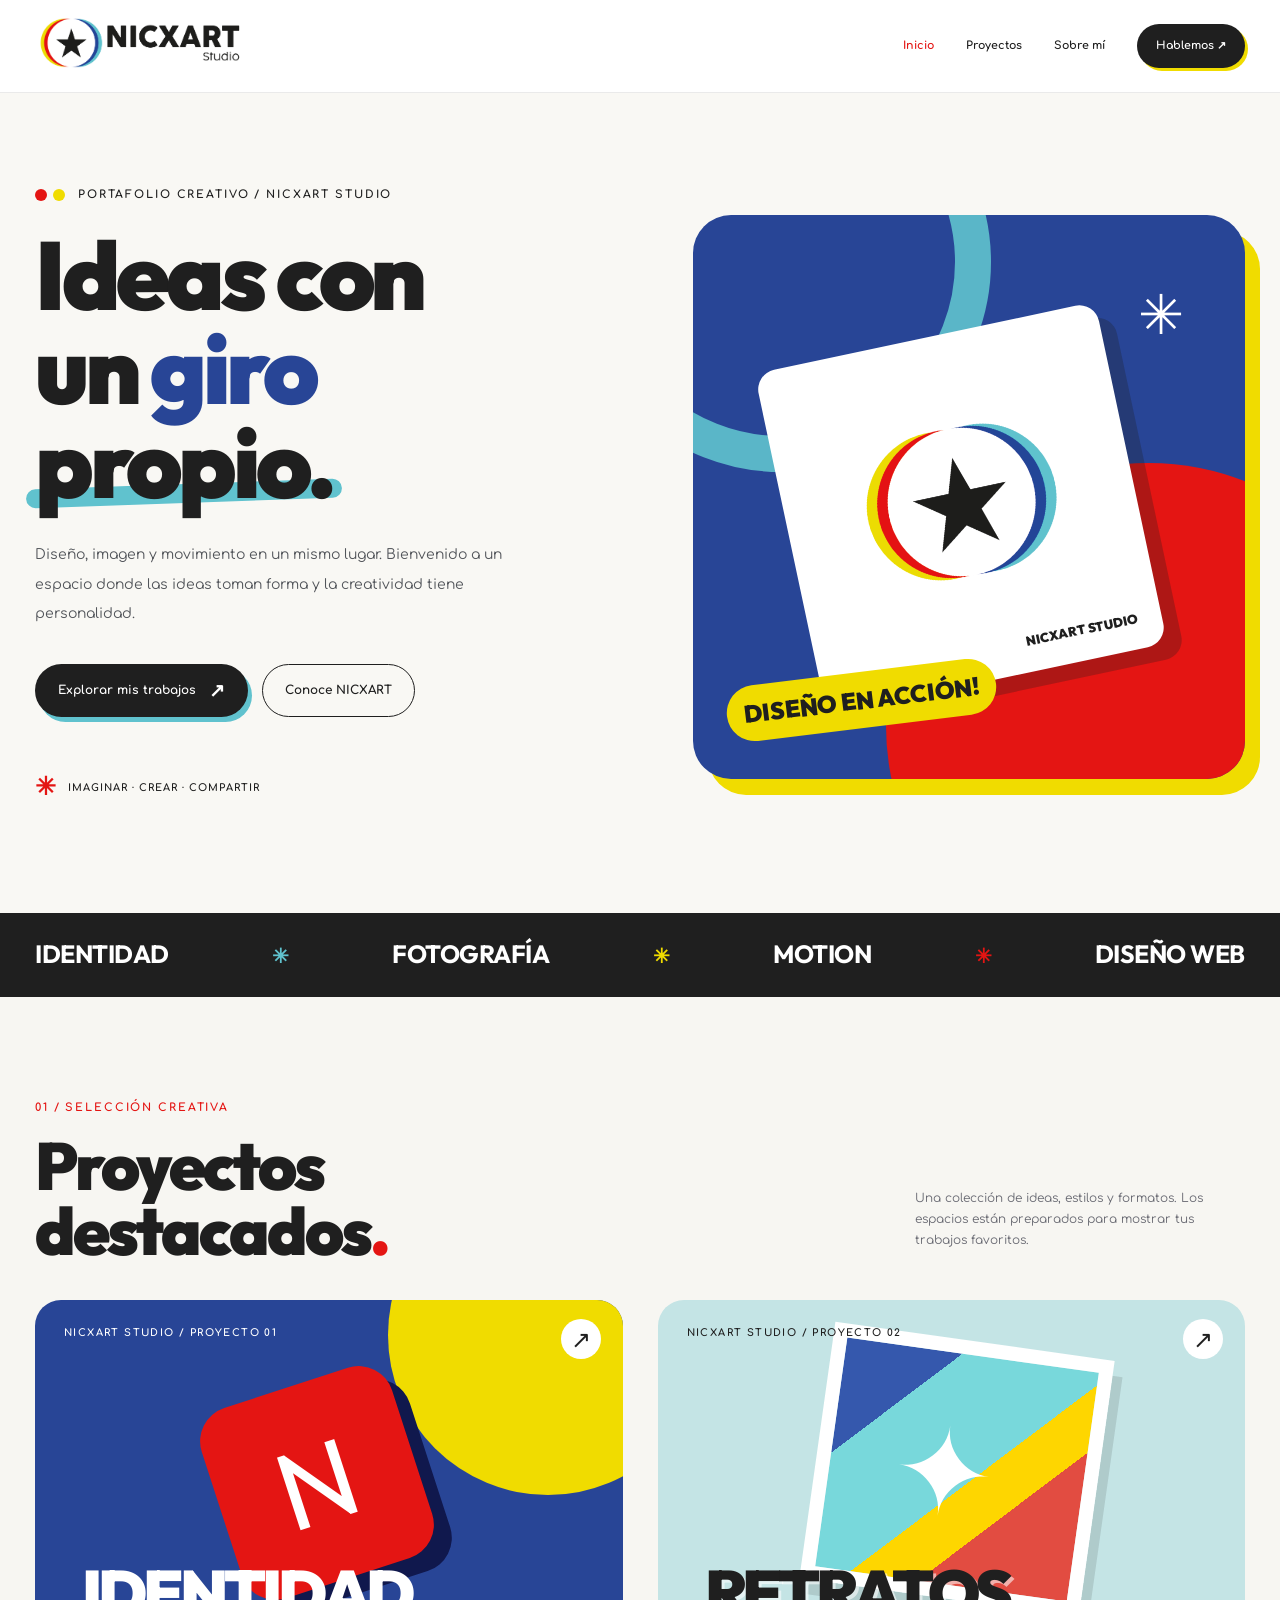
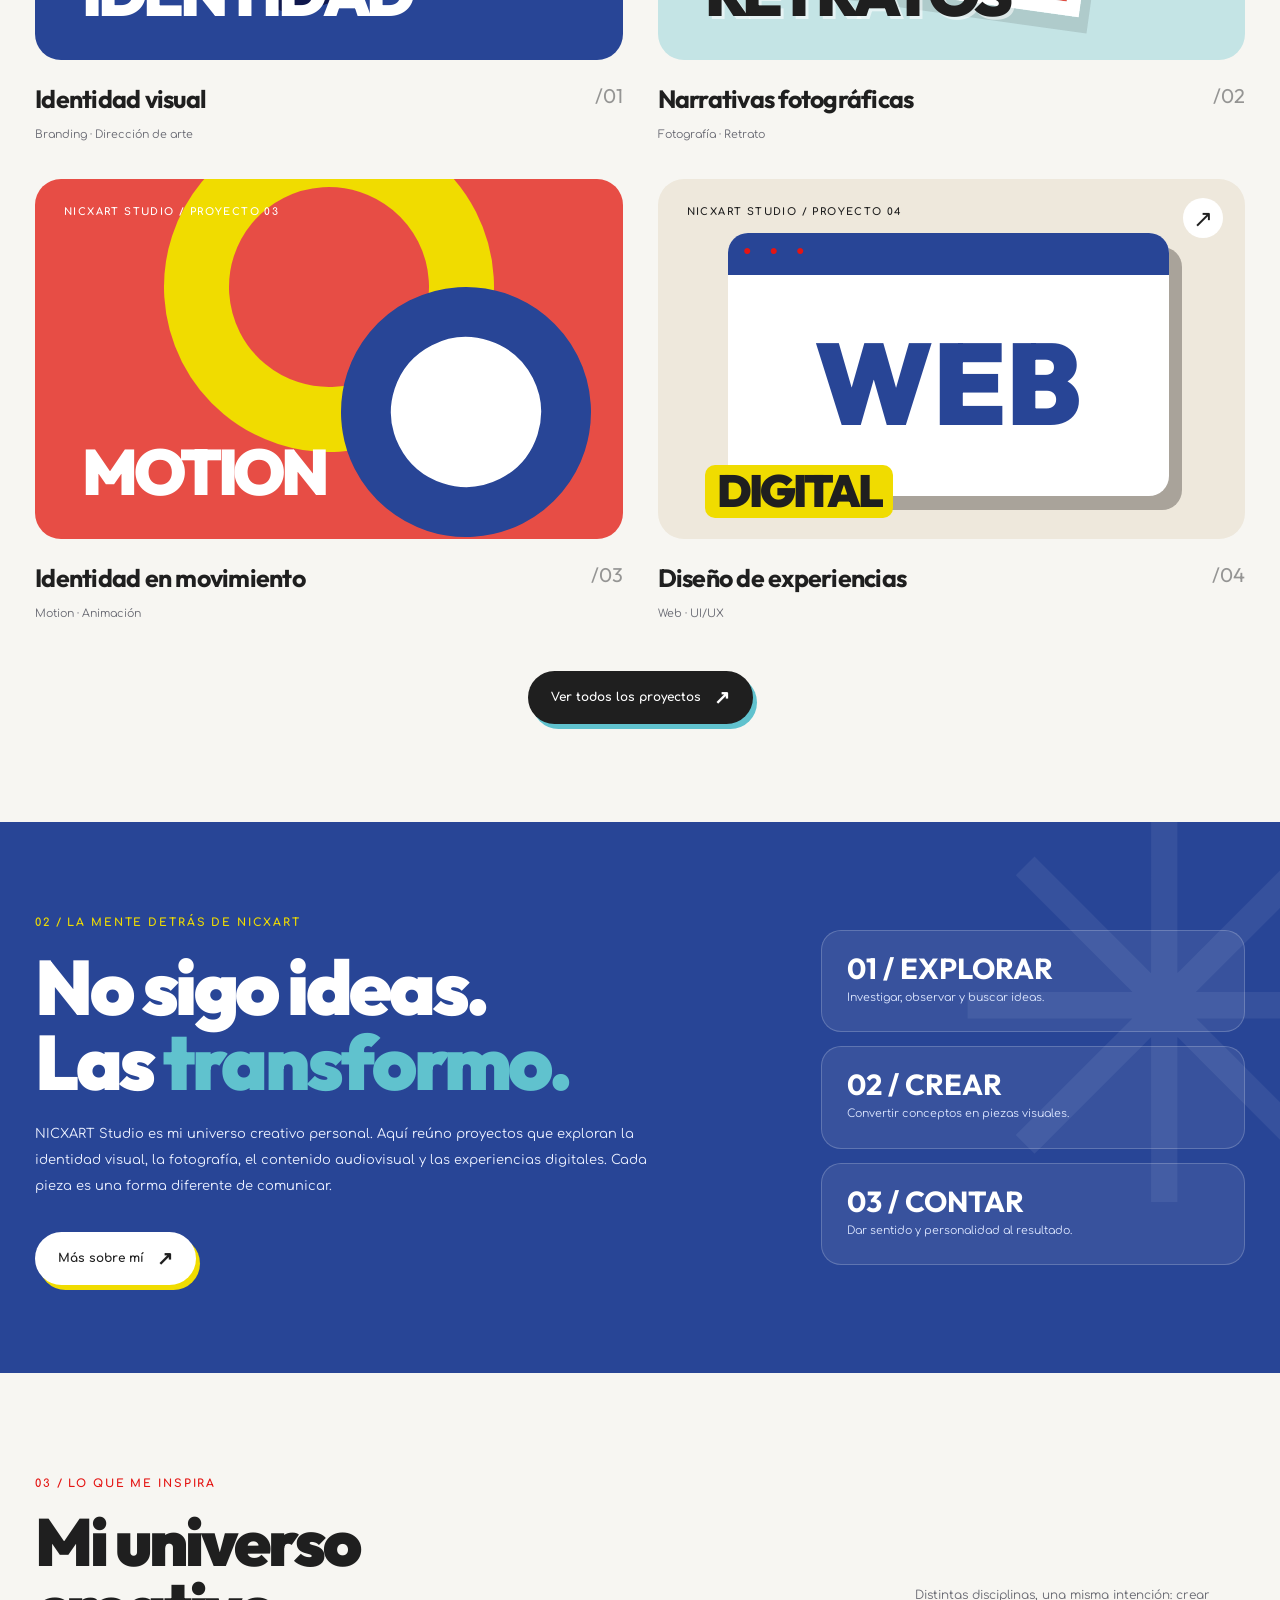
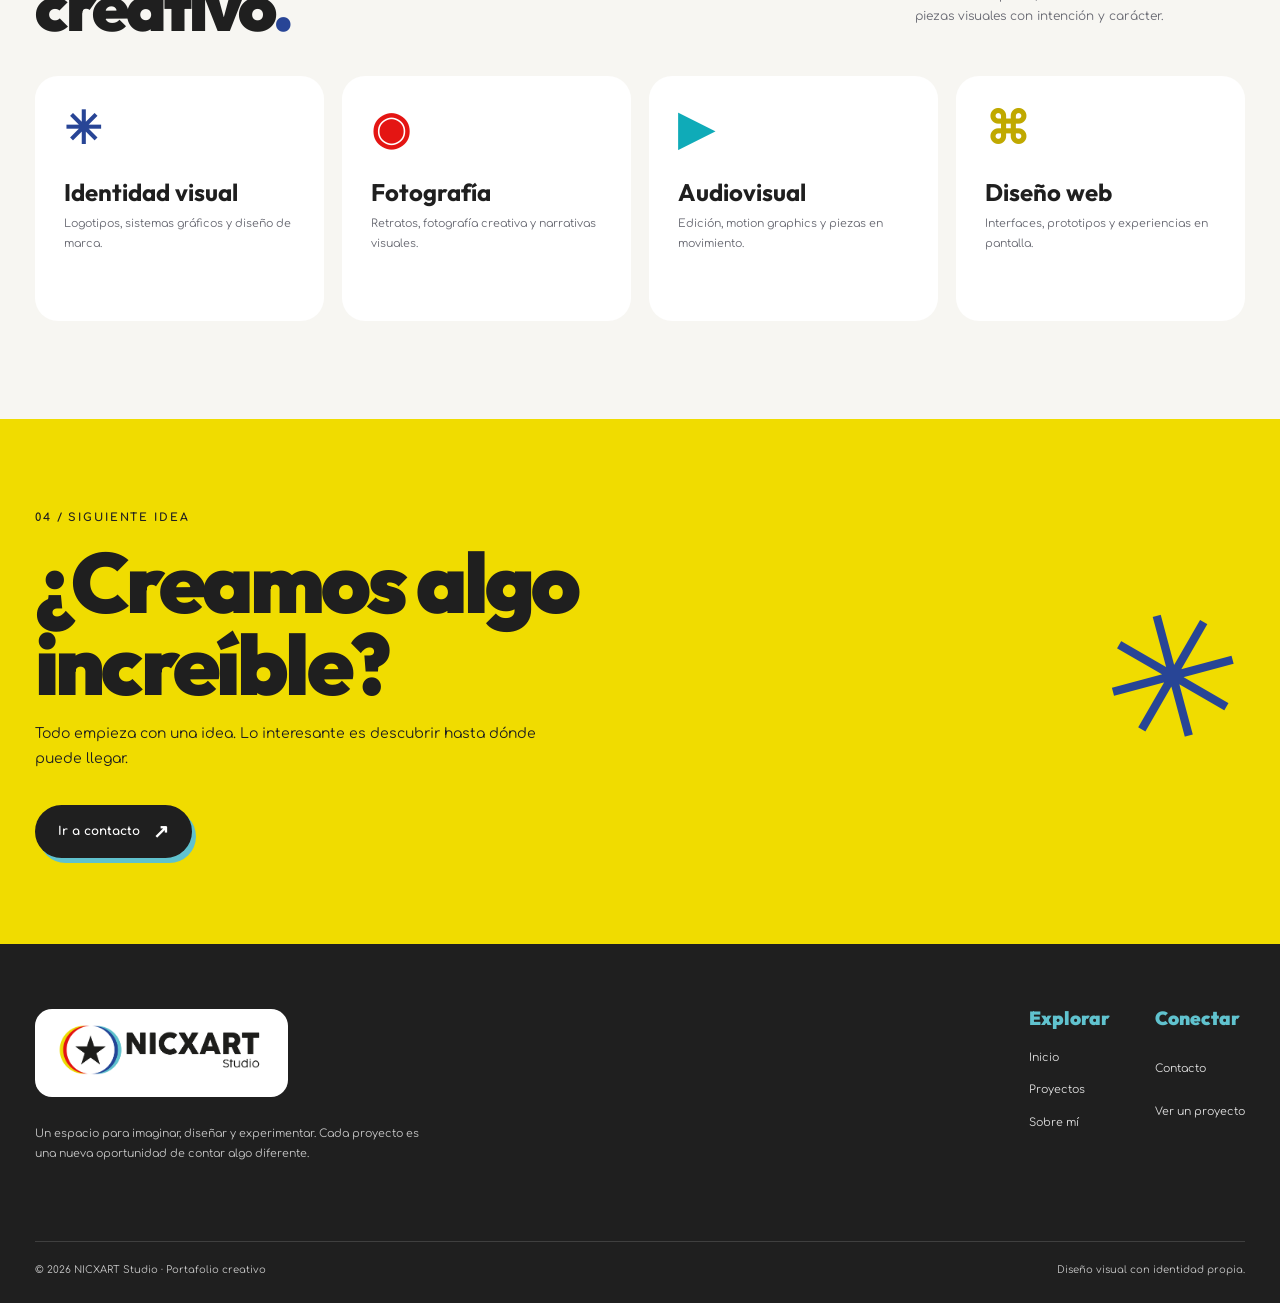
==== index.html @ debc96df "Publicar portafolio NICXART Studio con HTML, CSS e imágenes" ====
<!DOCTYPE html>
<html lang="es">
<head>
    <meta charset="UTF-8">
    <meta name="viewport" content="width=device-width, initial-scale=1.0">
    <meta name="description" content="NICXART Studio: portafolio personal de diseño, fotografía, audiovisual y web.">
    <meta name="theme-color" content="#284596">
    <title>Inicio | NICXART Studio</title>
    <link rel="icon" href="imagenes/favicon.png" type="image/png">
    <link rel="stylesheet" href="css/estilos.css">
</head>
<body>
<a class="skip" href="#contenido">Saltar al contenido</a>
<header class="site-header">
    <div class="container header-inner">
        <a class="brand" href="index.html" aria-label="NICXART Studio, ir a Inicio">
            <img src="imagenes/nicxart-logo-original.png" alt="NICXART Studio">
        </a>
        <nav class="main-nav" aria-label="Navegación principal">
                <a href="index.html" class="active">Inicio</a>
                <a href="proyectos.html" class="">Proyectos</a>
                <a href="sobre-mi.html" class="">Sobre mí</a>
            <a href="contacto.html" class="header-cta">Hablemos <span aria-hidden="true">↗</span></a>
        </nav>
        <details class="mobile-nav">
            <summary>Menú ☰</summary>
            <div class="mobile-links">
                    <a href="index.html">Inicio</a>
                    <a href="proyectos.html">Proyectos</a>
                    <a href="sobre-mi.html">Sobre mí</a>
                    <a href="contacto.html">Contacto</a>
            </div>
        </details>
    </div>
</header>
<main id="contenido">
<section class="hero">
    <div class="container hero-layout">
        <div>
            <div class="hero-kicker eyebrow"><span class="hero-dot"></span> Portafolio creativo / NICXART Studio</div>
            <h1 class="display">Ideas con<br>un <span class="accent">giro</span><br><span class="swash">propio.</span></h1>
            <p class="hero-description">Diseño, imagen y movimiento en un mismo lugar. Bienvenido a un espacio donde las ideas toman forma y la creatividad tiene personalidad.</p>
            <div class="hero-actions">
                <a href="proyectos.html" class="btn btn-dark">Explorar mis trabajos <span class="arrow" aria-hidden="true">↗</span></a>
                <a href="sobre-mi.html" class="btn btn-outline">Conoce NICXART</a>
            </div>
            <div class="hero-caption"><span class="spin-star">✳</span> IMAGINAR · CREAR · COMPARTIR</div>
        </div>
        <div class="hero-stage" aria-label="Composición gráfica con la estrella del logotipo NICXART">
            <span class="stage-spark" aria-hidden="true">✳</span>
            <div class="stage-paper">
                <img class="stage-symbol" src="imagenes/nicxart-simbolo.png" alt="Símbolo estrella NICXART">
                <span class="stage-tiny">NICXART STUDIO</span>
            </div>
            <span class="stage-tag">DISEÑO EN ACCIÓN!</span>
        </div>
    </div>
</section>
<div class="skills-band">
    <div class="container skills-band-inner">
        <span>IDENTIDAD</span><span class="star-mini">✳</span>
        <span>FOTOGRAFÍA</span><span class="star-mini">✳</span>
        <span>MOTION</span><span class="star-mini">✳</span>
        <span>DISEÑO WEB</span>
    </div>
</div>
<section class="section" id="trabajos">
    <div class="container">
        <div class="section-header">
            <div><span class="eyebrow">01 / Selección creativa</span><h2 class="display">Proyectos<br>destacados<span style="color:var(--red)">.</span></h2></div>
            <p class="section-aside">Una colección de ideas, estilos y formatos. Los espacios están preparados para mostrar tus trabajos favoritos.</p>
        </div>
        <div class="projects-grid">
            <article class="project-card category-marca">
    <a class="project-art art-brand" href="proyecto-plantilla.html" aria-label="Ver detalle de Identidad visual">
        <span class="art-micro">NICXART STUDIO / PROYECTO 01</span>
        <span class='stamp' aria-hidden='true'>N</span>
        <span class="art-label">IDENTIDAD</span>
    </a>
    <div class="project-meta">
        <div>
            <h3><a href="proyecto-plantilla.html">Identidad visual</a></h3>
            <p>Branding · Dirección de arte</p>
        </div>
        <span class="project-number">/01</span>
    </div>
</article>
<article class="project-card category-foto">
    <a class="project-art art-photo" href="proyecto-plantilla.html" aria-label="Ver detalle de Narrativas fotográficas">
        <span class="art-micro">NICXART STUDIO / PROYECTO 02</span>
        <span class='frame' aria-hidden='true'></span>
        <span class="art-label">RETRATOS</span>
    </a>
    <div class="project-meta">
        <div>
            <h3><a href="proyecto-plantilla.html">Narrativas fotográficas</a></h3>
            <p>Fotografía · Retrato</p>
        </div>
        <span class="project-number">/02</span>
    </div>
</article>
<article class="project-card category-motion">
    <a class="project-art art-motion" href="proyecto-plantilla.html" aria-label="Ver detalle de Identidad en movimiento">
        <span class="art-micro">NICXART STUDIO / PROYECTO 03</span>

        <span class="art-label">MOTION</span>
    </a>
    <div class="project-meta">
        <div>
            <h3><a href="proyecto-plantilla.html">Identidad en movimiento</a></h3>
            <p>Motion · Animación</p>
        </div>
        <span class="project-number">/03</span>
    </div>
</article>
<article class="project-card category-web">
    <a class="project-art art-web" href="proyecto-plantilla.html" aria-label="Ver detalle de Diseño de experiencias">
        <span class="art-micro">NICXART STUDIO / PROYECTO 04</span>
        <span class='browser-art' aria-hidden='true'></span>
        <span class="art-label">DIGITAL</span>
    </a>
    <div class="project-meta">
        <div>
            <h3><a href="proyecto-plantilla.html">Diseño de experiencias</a></h3>
            <p>Web · UI/UX</p>
        </div>
        <span class="project-number">/04</span>
    </div>
</article>
        </div>
        <div style="text-align:center;margin-top:48px">
            <a href="proyectos.html" class="btn btn-dark">Ver todos los proyectos <span class="arrow" aria-hidden="true">↗</span></a>
        </div>
    </div>
</section>
<section class="about-strip">
    <div class="container about-grid">
        <div>
            <span class="eyebrow" style="color:var(--yellow)">02 / La mente detrás de NICXART</span>
            <h2 class="display">No sigo ideas.<br>Las <span style="color:var(--cyan)">transformo.</span></h2>
            <p>NICXART Studio es mi universo creativo personal. Aquí reúno proyectos que exploran la identidad visual, la fotografía, el contenido audiovisual y las experiencias digitales. Cada pieza es una forma diferente de comunicar.</p>
            <a href="sobre-mi.html" class="btn btn-white" style="margin-top:20px">Más sobre mí <span class="arrow" aria-hidden="true">↗</span></a>
        </div>
        <div class="about-stats">
            <div class="stat"><strong>01 / EXPLORAR</strong><small>Investigar, observar y buscar ideas.</small></div>
            <div class="stat"><strong>02 / CREAR</strong><small>Convertir conceptos en piezas visuales.</small></div>
            <div class="stat"><strong>03 / CONTAR</strong><small>Dar sentido y personalidad al resultado.</small></div>
        </div>
    </div>
</section>
<section class="section">
    <div class="container">
        <div class="section-header">
            <div><span class="eyebrow">03 / Lo que me inspira</span><h2 class="display">Mi universo<br>creativo<span style="color:var(--blue)">.</span></h2></div>
            <p class="section-aside">Distintas disciplinas, una misma intención: crear piezas visuales con intención y carácter.</p>
        </div>
        <div class="services">
            <article class="service-card"><span class="service-icon">✳</span><h3>Identidad visual</h3><p>Logotipos, sistemas gráficos y diseño de marca.</p></article>
            <article class="service-card"><span class="service-icon">◉</span><h3>Fotografía</h3><p>Retratos, fotografía creativa y narrativas visuales.</p></article>
            <article class="service-card"><span class="service-icon">▶</span><h3>Audiovisual</h3><p>Edición, motion graphics y piezas en movimiento.</p></article>
            <article class="service-card"><span class="service-icon">⌘</span><h3>Diseño web</h3><p>Interfaces, prototipos y experiencias en pantalla.</p></article>
        </div>
    </div>
</section>
<section class="end-cta">
    <div class="container end-cta-inner">
        <div>
            <span class="eyebrow">04 / Siguiente idea</span>
            <h2 class="display">¿Creamos algo<br>increíble?</h2>
            <p>Todo empieza con una idea. Lo interesante es descubrir hasta dónde puede llegar.</p>
            <a href="contacto.html" class="btn btn-dark" style="margin-top:20px">Ir a contacto <span class="arrow" aria-hidden="true">↗</span></a>
        </div>
        <span class="badge-star" aria-hidden="true">✳</span>
    </div>
</section>
</main>
<footer class="footer">
    <div class="container">
        <div class="footer-top">
            <div>
                <a href="index.html" class="footer-logo" aria-label="NICXART inicio">
                    <img src="imagenes/nicxart-logo-original.png" alt="NICXART Studio">
                </a>
                <p>Un espacio para imaginar, diseñar y experimentar. Cada proyecto es una nueva oportunidad de contar algo diferente.</p>
            </div>
            <div class="footer-links">
                <div>
                    <b>Explorar</b>
                    <a href="index.html">Inicio</a>
                    <a href="proyectos.html">Proyectos</a>
                    <a href="sobre-mi.html">Sobre mí</a>
                </div>
                <div>
                    <b>Conectar</b>
                    <a href="contacto.html">Contacto</a>
                    <a href="proyecto-plantilla.html">Ver un proyecto</a>
                </div>
            </div>
        </div>
        <div class="footer-bottom">
            <span>© 2026 NICXART Studio · Portafolio creativo</span>
            <span>Diseño visual con identidad propia.</span>
        </div>
    </div>
</footer>
</body>
</html>
---- css/estilos.css ----
/* NICXART STUDIO — PORTAFOLIO PERSONAL
   Solo HTML + CSS. Edita colores y estilos en :root.
   Tipografías indicadas en el archivo AI: Comfortaa / Coolvetica.
   Coolvetica se usa si está instalada; si no, hay alternativas legibles.
*/
@import url('https://fonts.googleapis.com/css2?family=Comfortaa:wght@400;500;600;700&family=Outfit:wght@400;500;600;700;800;900&display=swap');

:root {
    --blue: #284596;
    --cyan: #60c2ce;
    --red: #e41513;
    --yellow: #f0dc00;
    --ink: #1f1f1f;
    --white: #ffffff;
    --cream: #f7f6f2;
    --pale: #eef6f6;
    --muted: #686972;
    --line: #dddeda;
    --display: 'Coolvetica', 'Outfit', 'Arial Black', Arial, sans-serif;
    --body: 'Comfortaa', 'Trebuchet MS', Arial, sans-serif;
    --width: 1210px;
    --radius: 28px;
}

*, *::before, *::after { box-sizing: border-box; }
html { scroll-behavior: smooth; }
body { margin: 0; background: var(--cream); color: var(--ink); font-family: var(--body); font-size: 14px; line-height: 1.75; }
img { max-width: 100%; display: block; }
a { color: inherit; text-decoration: none; }
button, input { font: inherit; }
button, a { -webkit-tap-highlight-color: transparent; }
::selection { background: var(--yellow); color: var(--ink); }
:focus-visible { outline: 3px solid var(--red); outline-offset: 4px; }
.container { width: min(var(--width), calc(100% - 64px)); margin: 0 auto; }
.display { font-family: var(--display); font-weight: 900; letter-spacing: -0.045em; line-height: 0.98; }
.eyebrow { font-size: 11px; letter-spacing: 0.17em; text-transform: uppercase; font-weight: 700; }
.muted { color: var(--muted); }
.small { font-size: 12px; }
.skip { position: absolute; z-index: 300; top: -100px; left: 20px; background: #fff; padding: 12px; }
.skip:focus { top: 14px; }

/* ENCABEZADO */
.site-header { position: sticky; top: 0; z-index: 100; background: rgba(255,255,255,.96); backdrop-filter: blur(15px); border-bottom: 1px solid rgba(31,31,31,.09); }
.header-inner { display: flex; align-items: center; justify-content: space-between; gap: 24px; min-height: 92px; }
.brand { flex: 0 0 auto; display: inline-flex; align-items: center; }
.brand img { width: 214px; height: auto; mix-blend-mode: multiply; }
.main-nav { display: flex; gap: 32px; align-items: center; }
.main-nav a { font-size: 11px; font-weight: 700; transition: color .2s; }
.main-nav a:hover, .main-nav a.active { color: var(--red); }
.header-cta { border-radius: 100px; padding: 12px 19px; background: var(--ink); color: white !important; font-size: 11px !important; box-shadow: 3px 3px 0 var(--yellow); transition: transform .2s, box-shadow .2s; }
.header-cta:hover { transform: translate(-2px,-2px); box-shadow: 5px 5px 0 var(--cyan); }
.mobile-nav { display: none; position: relative; }
.mobile-nav summary { padding: 8px 13px; background: var(--ink); color: white; border-radius: 12px; cursor: pointer; list-style: none; }
.mobile-nav summary::-webkit-details-marker { display: none; }
.mobile-links { position: absolute; right: 0; top: 48px; width: 235px; display: flex; flex-direction: column; gap: 0; background: #fff; border-radius: 17px; padding: 9px; box-shadow: 0 16px 38px #0003; }
.mobile-links a { padding: 12px 15px; border-radius: 9px; font-size: 12px; font-weight: 700; }
.mobile-links a:hover { background: var(--pale); }

/* BOTONES */
.btn { display: inline-flex; align-items: center; justify-content: center; gap: 13px; border: 1px solid transparent; padding: 15px 22px; min-height: 50px; border-radius: 100px; font-size: 12px; font-weight: 700; transition: transform .25s, background .25s, box-shadow .25s; }
.btn:hover { transform: translateY(-3px); }
.btn-dark { background: var(--ink); color: white; box-shadow: 4px 5px 0 var(--cyan); }
.btn-dark:hover { box-shadow: 5px 8px 0 var(--yellow); }
.btn-outline { background: transparent; border-color: var(--ink); }
.btn-outline:hover { background: white; }
.btn-white { background: white; color: var(--ink); box-shadow: 4px 5px 0 var(--yellow); }
.arrow { font-family: Arial, sans-serif; font-size: 19px; line-height: 1; }

/* PORTADA */
.hero { overflow: hidden; background: #f9f8f4; }
.hero-layout { display: grid; grid-template-columns: 1fr 0.94fr; gap: 70px; align-items: center; padding: 92px 0 104px; min-height: 656px; }
.hero-kicker { display: flex; align-items: center; gap: 13px; margin-bottom: 24px; }
.hero-dot { width: 12px; height: 12px; background: var(--red); border-radius: 50%; box-shadow: 18px 0 0 var(--yellow); margin-right: 18px; }
.hero h1 { font-size: clamp(70px,7.5vw,112px); margin: 0 0 30px; }
.hero h1 .accent { color: var(--blue); }
.hero h1 .swash { position: relative; display: inline-block; z-index: 0; }
.hero h1 .swash::after { content: ''; background: var(--cyan); position: absolute; left: -3%; bottom: 7px; width: 106%; height: 19px; z-index: -1; border-radius: 100px; transform: rotate(-2deg); }
.hero-description { max-width: 500px; font-size: 14px; line-height: 2.1; color: #52555a; margin: 0 0 35px; }
.hero-actions { display: flex; gap: 14px; flex-wrap: wrap; }
.hero-caption { display: flex; align-items: center; gap: 11px; margin-top: 49px; font-size: 10px; font-weight: 700; letter-spacing: .10em; }
.hero-caption .spin-star { font-size: 25px; color: var(--red); }
.hero-stage { min-width: 0; aspect-ratio: 0.98; position: relative; isolation: isolate; background: var(--blue); border-radius: 38px; box-shadow: 15px 16px 0 var(--yellow); overflow: hidden; }
.hero-stage::before { content: ''; position: absolute; width: 76%; aspect-ratio: 1; border: 36px solid var(--cyan); border-radius: 50%; left: -22%; top: -29%; opacity: .9; }
.hero-stage::after { content: ''; position: absolute; right: -30%; bottom: -37%; width: 95%; aspect-ratio:1; border-radius:50%; background: var(--red); }
.stage-paper { position: absolute; z-index: 2; width: 63%; height: 62%; top: 21%; left: 17%; transform: rotate(-12deg); background: #fff; box-shadow: 15px 16px 0 #1f1f1f45; padding: 13%; display: grid; place-items: center; border-radius: 20px; animation: paperfloat 5s ease-in-out infinite; }
.stage-symbol { width: 100%; max-width: 260px; mix-blend-mode: multiply; }
.stage-tiny { position: absolute; color: var(--ink); font-weight: 900; font-family: var(--display); font-size: 13px; bottom: 20px; right: 24px; }
.stage-tag { z-index: 3; position: absolute; left: 6%; bottom: 9%; background: var(--yellow); color: var(--ink); font-family: var(--display); font-weight: 900; font-size: 24px; padding: 7px 17px; border-radius: 100px; transform: rotate(-7deg); }
.stage-spark { position: absolute; color: white; z-index: 4; font-size: 55px; font-family: var(--display); top: 9%; right: 11%; animation: blink 2.6s infinite ease-in-out; }
@keyframes paperfloat { 0%,100% { transform: translateY(0) rotate(-12deg); } 50% { transform: translateY(-12px) rotate(-10deg); } }
@keyframes blink { 50% { opacity: .5; transform: rotate(18deg) scale(.84); } }

/* CINTA DE ESPECIALIDADES */
.skills-band { background: var(--ink); color: white; overflow: hidden; }
.skills-band-inner { display: flex; align-items: center; justify-content: space-between; gap: 24px; padding: 20px 0; font-family: var(--display); font-size: clamp(15px,2.2vw,25px); font-weight: 700; letter-spacing: -.02em; }
.skills-band span:nth-child(2) { color: var(--cyan); }
.skills-band span:nth-child(4) { color: var(--yellow); }
.skills-band .star-mini { font-size: 20px; color: var(--red); }

/* SECCIONES */
.section { padding: 98px 0; }
.section-header { display: flex; justify-content: space-between; align-items: end; gap: 28px; margin-bottom: 37px; }
.section-header h2 { font-size: clamp(44px,5.2vw,74px); margin: 13px 0 0; }
.section-header .section-aside { max-width: 330px; font-size: 12px; color: var(--muted); }
.section-header .eyebrow { color: var(--red); }

/* PROYECTOS — PORTADAS SUSTITUIBLES */
.projects-grid { display: grid; grid-template-columns: repeat(2,minmax(0,1fr)); gap: 35px; }
.project-card { min-width: 0; }
.project-art { position: relative; height: 360px; overflow: hidden; border-radius: 26px; display: block; transition: transform .35s, box-shadow .35s; isolation: isolate; }
.project-art:hover { transform: translateY(-7px); box-shadow: 0 20px 35px #1112; }
.project-art::after { content: '↗'; position: absolute; right: 22px; top: 19px; z-index: 8; font-family: Arial,sans-serif; width: 40px; height: 40px; border-radius: 50%; display: grid; place-items:center; color: var(--ink); background: #fff; font-size: 24px; }
.project-art .art-label { position: absolute; z-index: 4; left: 8%; bottom: 10%; font-family: var(--display); font-size: clamp(42px,5vw,73px); line-height: .95; font-weight: 900; letter-spacing: -.065em; }
.project-art .art-micro { position:absolute; top: 24px; left: 29px; z-index: 4; font-size: 10px; font-weight: 700; letter-spacing: .14em; text-transform: uppercase; }
.project-meta { display: flex; align-items: start; justify-content: space-between; gap: 12px; padding-top: 18px; }
.project-meta h3 { font-family: var(--display); letter-spacing: -.03em; font-size: 25px; margin: 0 0 3px; }
.project-meta p { margin: 0; font-size: 11px; color: var(--muted); }
.project-number { font-family: var(--display); color: #959594; font-size: 20px; }

.art-brand { background: var(--blue); color: #fff; }
.art-brand::before { content: ''; background: var(--yellow); height: 320px; width: 320px; border-radius:50%; top:-125px; right:-85px; position:absolute; }
.art-brand .stamp { position:absolute; z-index:1; height:200px; width:200px; top:23%; left:31%; display:grid; place-items:center; background:var(--red); color: white; border-radius: 35px; transform:rotate(-18deg); box-shadow: 13px 18px 0 #10184d; font-size: 110px; font-family:var(--display); }
.art-photo { background:#c4e4e5; color: var(--ink); }
.art-photo .frame { position:absolute; width:48%; height:72%; top:11%; left:27%; border:14px solid var(--white); background: linear-gradient(135deg,#3558ad 0 24%,#78d8db 24% 55%,#fed600 55% 69%,#e24c41 69%); transform:rotate(8deg); box-shadow:10px 15px 0 #1f1f1f20; }
.art-photo .frame:before { content: '✦'; font-size: 120px; color:#fff; position:absolute; top: 8%; left:25%; }
.art-photo .art-label { color: var(--ink); text-shadow: 3px 3px 0 #ffffff90; }
.art-motion { background: #e74d45; color: #fff; }
.art-motion::before, .art-motion::after { content: ''; position:absolute; width:330px; height:330px; border-radius:50%; border:65px solid var(--yellow); left:22%; top:-16%; transform:rotate(18deg); }
.art-motion::after { border-color:var(--blue); width:250px;height:250px; border-width:50px; top:30%;left:52%; }
.art-web { background: #eee8dc; color:var(--ink); }
.art-web .browser-art { position:absolute; width:75%; height:73%; top:15%; left:12%; border-radius:20px; background:#fff; box-shadow:13px 14px 0 #a9a39a; overflow:hidden; }
.art-web .browser-art::before { content:'● ● ●'; color:var(--red); background:var(--blue); display:block; height:42px; padding:6px 15px; letter-spacing:.5em; }
.art-web .browser-art::after { content:'WEB'; font: 900 115px/1 var(--display); color:var(--blue); display:block; text-align:center; padding-top:50px; }
.art-web .art-label { font-size:45px; bottom:6%; background:var(--yellow); padding:5px 12px; border-radius:10px; }
.art-poster { background: var(--yellow); color:var(--ink); }
.art-poster .poster-word { position:absolute; top:-22px; left:10%; font-family:var(--display); font-weight:900; letter-spacing:-.1em; font-size:clamp(140px,17vw,240px); transform:rotate(-15deg); color:var(--blue); }
.art-poster:before { content:''; position:absolute; left:53%; top:31%; width:270px; height:270px; border-radius:50%; background:var(--red); }
.art-poster .art-label { color:white; }
.art-ui { background: #97dce0; color: var(--blue); }
.art-ui .phone { position:absolute; top:12%; left:34%; height:78%; width:34%; border:11px solid var(--ink); border-radius:33px; background: #fff; transform:rotate(-11deg); box-shadow:17px 16px 0 #28459677; }
.art-ui .phone::before { content:''; position:absolute; left:16%; top:18%; right:16%; height:31%; border-radius: 18px; background:var(--red); }
.art-ui .phone::after { content:'◉  ◉  ◉'; font-size:23px; letter-spacing:.25em; color:var(--blue); position:absolute; left:13%; bottom:17%; }
.art-ui .art-label { font-size:52px; }

/* SERVICIOS / SOBRE MÍ / CTA */
.about-strip { background: var(--blue); color: white; padding: 88px 0; position:relative; overflow:hidden; }
.about-strip::after { content:'✳'; font-family:var(--display); font-size:540px; line-height:1; color:#ffffff10; position:absolute; right:-110px; top:-90px; }
.about-grid { position:relative; z-index:1; display:grid; grid-template-columns:1.25fr .75fr; gap:80px; align-items:center; }
.about-grid h2 {font-size:clamp(48px,6vw,88px); margin: 14px 0 22px; }
.about-grid p { max-width:650px; color:#ebf0ff; font-size:13px; line-height:2; }
.about-stats { display:grid; gap:14px; }
.stat { padding:22px 25px; border-radius:20px; background:#ffffff13; border:1px solid #ffffff33; }
.stat strong { font-family:var(--display); font-size:29px; display:block; line-height:1.1; }
.stat small { font-size:11px; color:#dce6ff; }
.services { display: grid; grid-template-columns: repeat(4,1fr); gap: 18px; }
.service-card { background: white; border-radius:23px; padding:29px; min-height:245px; transition:transform .2s; }
.service-card:hover { transform:translateY(-5px); }
.service-card .service-icon { font: 900 45px/1 var(--display); color:var(--blue); }
.service-card:nth-child(2) .service-icon { color:var(--red); }
.service-card:nth-child(3) .service-icon { color:#0fabb8; }
.service-card:nth-child(4) .service-icon { color:#c0a900; }
.service-card h3 {font-family:var(--display); font-size:24px; margin:26px 0 9px; line-height:1.1; }
.service-card p { color:var(--muted); font-size:11px; line-height:1.8; margin:0; }
.end-cta { background: var(--yellow); padding:86px 0; overflow:hidden; }
.end-cta-inner { display:flex; justify-content:space-between; align-items:center; gap:50px; }
.end-cta h2 { font-size:clamp(52px,6.6vw,93px); margin: 11px 0 16px; }
.end-cta p { max-width:530px; }
.end-cta .badge-star { font-size:170px; line-height:1; transform:rotate(-15deg); color:var(--blue); animation:blink 5s infinite; }

/* PÁGINAS INTERIORES */
.page-hero { background:var(--blue); color:white; position:relative; overflow:hidden; }
.page-hero::after {content:'✳'; font:900 420px/1 var(--display); color:#ffffff11; position:absolute; right:4%; top:-95px; pointer-events:none; }
.page-hero-inner { position:relative; z-index:1; padding:96px 0 110px; }
.page-hero h1 { font-size:clamp(70px,9vw,132px); margin: 12px 0 20px; }
.page-hero p { font-size:13px; max-width:650px; line-height:1.9; color:#e1eff8; margin:0; }
.page-hero .eyebrow { color:var(--yellow); }
.page-hero.is-red { background:var(--red); }
.page-hero.is-red .eyebrow { color:#ffe881; }
.page-hero.is-light { color:var(--ink); background:var(--cyan); }
.page-hero.is-light p { color:var(--ink); }
.page-hero.is-light .eyebrow { color:var(--blue); }

/* FILTROS SOLO CSS */
.filter-controls { margin: 0 0 36px; }
.filter-controls input[type=radio] { position:absolute; opacity:0; width:1px; height:1px; }
.filter-tabs { display:flex; flex-wrap:wrap; gap:11px; margin-bottom:36px; }
.filter-tabs label { border:1px solid #c8cac8; border-radius:50px; font-size:11px; font-weight:700; padding:11px 17px; cursor:pointer; background:#fff; transition:.2s; }
.filter-tabs label:hover { background:var(--yellow); border-color:var(--yellow); }
#todos:checked ~ .filter-tabs label[for=todos],
#marca:checked ~ .filter-tabs label[for=marca],
#foto:checked ~ .filter-tabs label[for=foto],
#motion:checked ~ .filter-tabs label[for=motion],
#web:checked ~ .filter-tabs label[for=web] {background:var(--ink);color:#fff;border-color:var(--ink);}
#marca:checked ~ .projects-grid .project-card:not(.category-marca) {display:none;}
#foto:checked ~ .projects-grid .project-card:not(.category-foto) {display:none;}
#motion:checked ~ .projects-grid .project-card:not(.category-motion) {display:none;}
#web:checked ~ .projects-grid .project-card:not(.category-web) {display:none;}

/* SOBRE MÍ */
.bio-layout { display:grid; grid-template-columns:.85fr 1.15fr; gap:65px; align-items:center; }
.bio-poster { min-height:510px; border-radius:32px; background:var(--yellow); padding:50px 32px; display:grid; place-items:center; position:relative; overflow:hidden; }
.bio-poster::after {content:''; position:absolute; right:-140px; top:8%; width:350px; height:350px; border:75px solid var(--red); border-radius:50%; }
.bio-poster .bio-logo { position:relative; z-index:2; width:80%; transform:rotate(-12deg); filter:drop-shadow(14px 12px 0 #0002); mix-blend-mode:multiply; }
.bio-copy h2 { font-size:clamp(43px,5vw,73px); margin:12px 0 24px; }
.bio-copy p { color:#5a5b5e; font-size:13px; }
.bio-chipset { display:flex; gap:10px; flex-wrap:wrap; margin-top:25px; }
.bio-chip { padding:9px 14px; border-radius:40px; background:#fff; font-size:11px; font-weight:700; }
.steps {display:grid; grid-template-columns:repeat(3,1fr); gap:20px;}
.step-card {border-radius:23px; padding:30px; background:#fff; min-height:220px;}
.step-card b {font:900 43px/1 var(--display); color:var(--red);}
.step-card h3 {font:900 27px/1.1 var(--display); margin:20px 0 10px;}
.step-card p {font-size:11px;color:var(--muted);}

/* CONTACTO */
.contact-layout {display:grid; grid-template-columns:1.2fr .8fr; gap:30px;}
.contact-card {border-radius:30px; background:#fff; padding:47px; min-height:420px;}
.contact-card h2 {font-size:clamp(45px,5.5vw,72px); margin:10px 0 22px;}
.contact-card p {max-width:530px; font-size:13px; color:var(--muted);}
.contact-placeholder {display:inline-block; padding:13px 16px; border-radius:15px; background:#eef6f6; color:var(--blue); font-size:13px; font-weight:700; overflow-wrap:anywhere; }
.contact-side {display:grid;place-items:center; background:var(--red); border-radius:30px; position:relative;overflow:hidden;}
.contact-side .big-spark { color:var(--yellow); font:900 265px/1 var(--display); transform:rotate(-15deg); }
.contact-side span {position:absolute;bottom:29px;left:34px;color:white;font:900 25px/1 var(--display);}

/* PLANTILLA DE PROYECTO */
.detail-head {padding:70px 0 45px;}
.breadcrumb {display:flex; gap:9px; align-items:center; font-size:11px; color:var(--muted);}
.detail-head h1 {font-size:clamp(62px,8vw,114px); margin:24px 0 20px;}
.detail-head p {max-width:720px; color:var(--muted);}
.detail-preview {height:min(61vw,560px); border-radius:34px; background:var(--blue); display:grid; place-items:center; color:#fff; overflow:hidden; position:relative;}
.detail-preview:before {content:''; width:450px;height:450px;border:95px solid var(--cyan); border-radius:50%;position:absolute;right:-130px;bottom:-220px;}
.detail-preview .placeholder-title {font:900 clamp(60px,12vw,165px)/.9 var(--display);text-align:center;position:relative;z-index:1;letter-spacing:-.065em;}
.detail-grid {display:grid; grid-template-columns:1.3fr .7fr;gap:75px;padding:65px 0 105px;}
.detail-grid h2 {font:900 39px/1.1 var(--display);margin:0 0 20px;}
.detail-grid p {font-size:13px;color:var(--muted);}
.detail-facts {background:#fff;padding:30px;border-radius:24px;height:max-content;}
.detail-facts dt {font-size:10px;color:var(--muted);text-transform:uppercase;letter-spacing:.1em;margin-bottom:5px;}
.detail-facts dd {margin:0 0 23px;font-size:13px;font-weight:700;}
.detail-facts dd:last-child {margin-bottom:0;}

/* FOOTER */
.footer {background:var(--ink); color:#fff; padding:65px 0 24px;}
.footer-top {display:grid;grid-template-columns:1.2fr 1fr;gap:50px;align-items:start;margin-bottom:65px;}
.footer-logo {background:white;padding:15px 19px;border-radius:17px;display:inline-block;}
.footer-logo img {width:215px;}
.footer-top p {font-size:11px;max-width:385px;color:#c4c4c4;line-height:1.9;margin-top:18px;}
.footer-links {display:flex;justify-content:end;gap:45px;flex-wrap:wrap;}
.footer-links >div {display:grid;gap:13px;}
.footer-links b {color:var(--cyan);font:900 19px/1 var(--display);margin-bottom:7px;}
.footer-links a {font-size:11px;color:#ddd;}
.footer-links a:hover {color:var(--yellow);}
.footer-bottom {border-top:1px solid #ffffff24; padding-top:19px; display:flex;justify-content:space-between;gap:20px;font-size:10px;color:#c6c6c6;}

@media (max-width: 980px) {
    .main-nav {gap:17px;}
    .header-inner {min-height:78px;}
    .brand img {width:185px;}
    .hero-layout {grid-template-columns:1fr 0.88fr; gap:30px; padding:66px 0; min-height:0;}
    .hero h1 {font-size:clamp(58px,8vw,82px);}
    .project-art {height:300px;}
    .services {grid-template-columns:repeat(2,1fr);}
    .about-grid {gap:32px;}
}
@media (max-width: 730px) {
    .container {width:min(var(--width),calc(100% - 36px));}
    .header-inner {min-height:73px;}
    .brand img {width:162px;}
    .main-nav {display:none;}
    .mobile-nav {display:block;}
    .hero-layout {grid-template-columns:1fr; gap:37px; padding:65px 0 69px;}
    .hero h1 {font-size:clamp(65px,14vw,95px);}
    .hero-stage {max-width:510px; width:92%; margin:0 auto;}
    .skills-band-inner {font-size:14px; gap:12px; flex-wrap:wrap; justify-content:center;}
    .skills-band .star-mini {display:none;}
    .section {padding:68px 0;}
    .section-header {display:block;}
    .section-header h2 {font-size:clamp(45px,11vw,68px);}
    .section-header .section-aside {margin-top:18px;}
    .projects-grid {grid-template-columns:1fr;gap:33px;}
    .project-art {height:330px;}
    .about-grid,.bio-layout,.contact-layout,.detail-grid {grid-template-columns:1fr;}
    .about-grid {gap:30px;}
    .about-grid h2 {font-size:60px;}
    .steps {grid-template-columns:1fr;}
    .end-cta-inner {gap:10px;}
    .end-cta .badge-star {font-size:75px;}
    .footer-top {grid-template-columns:1fr;gap:25px;}
    .footer-links {justify-content:start;}
    .footer-bottom {flex-direction:column;}
    .page-hero-inner {padding:75px 0 83px;}
    .page-hero h1 {font-size:clamp(61px,12vw,97px);}
    .contact-card {padding:30px;min-height:370px;}
    .contact-side {min-height:270px;}
    .detail-head {padding:50px 0 30px;}
    .detail-preview {height:375px;}
}
@media (max-width: 420px) {
    .hero h1 {font-size:60px;}
    .project-art {height:280px;}
    .project-art .art-label {font-size:45px;}
    .project-art .stamp {width:150px;height:150px;font-size:80px;}
    .services {grid-template-columns:1fr;}
    .stage-tag {font-size:18px;}
    .end-cta .badge-star {display:none;}
    .footer-links {gap:25px;}
}
@media (prefers-reduced-motion: reduce) {
    *, *::before, *::after {scroll-behavior:auto!important; animation:none!important;transition:none!important;}
}
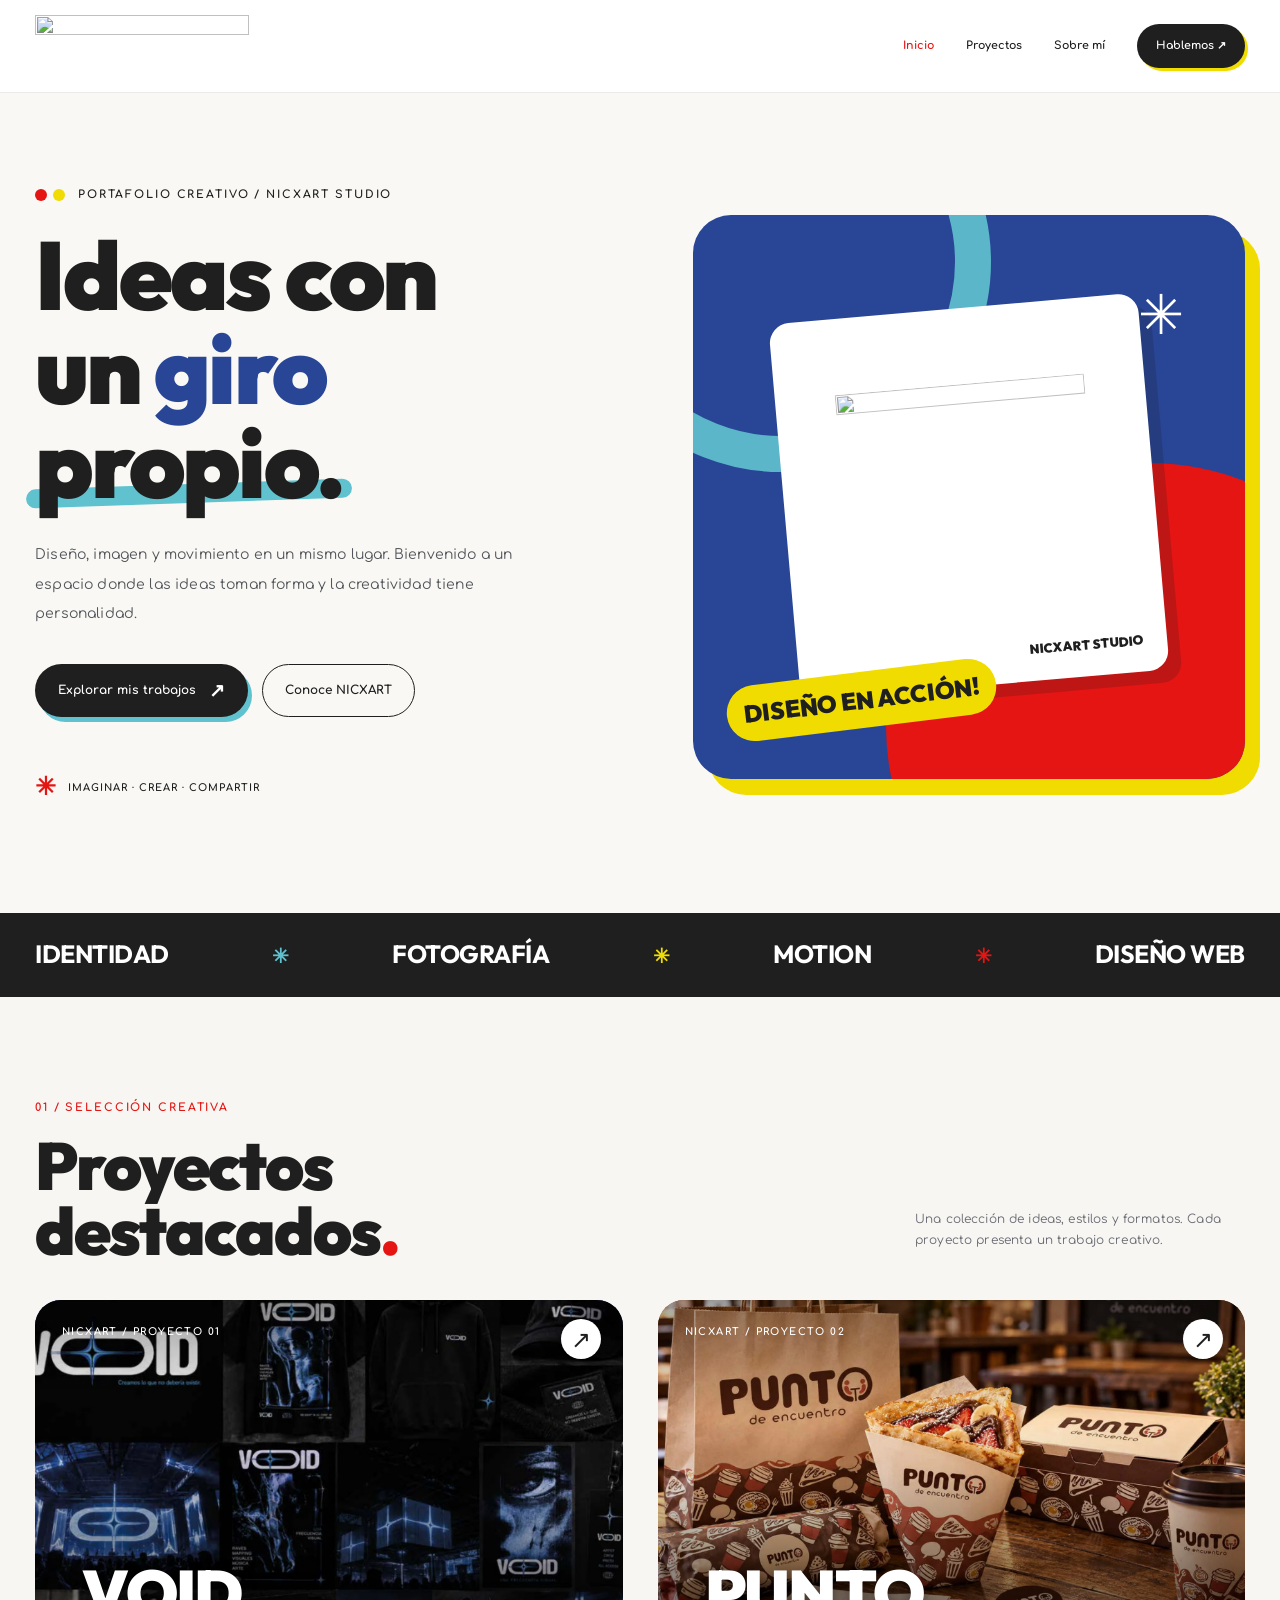
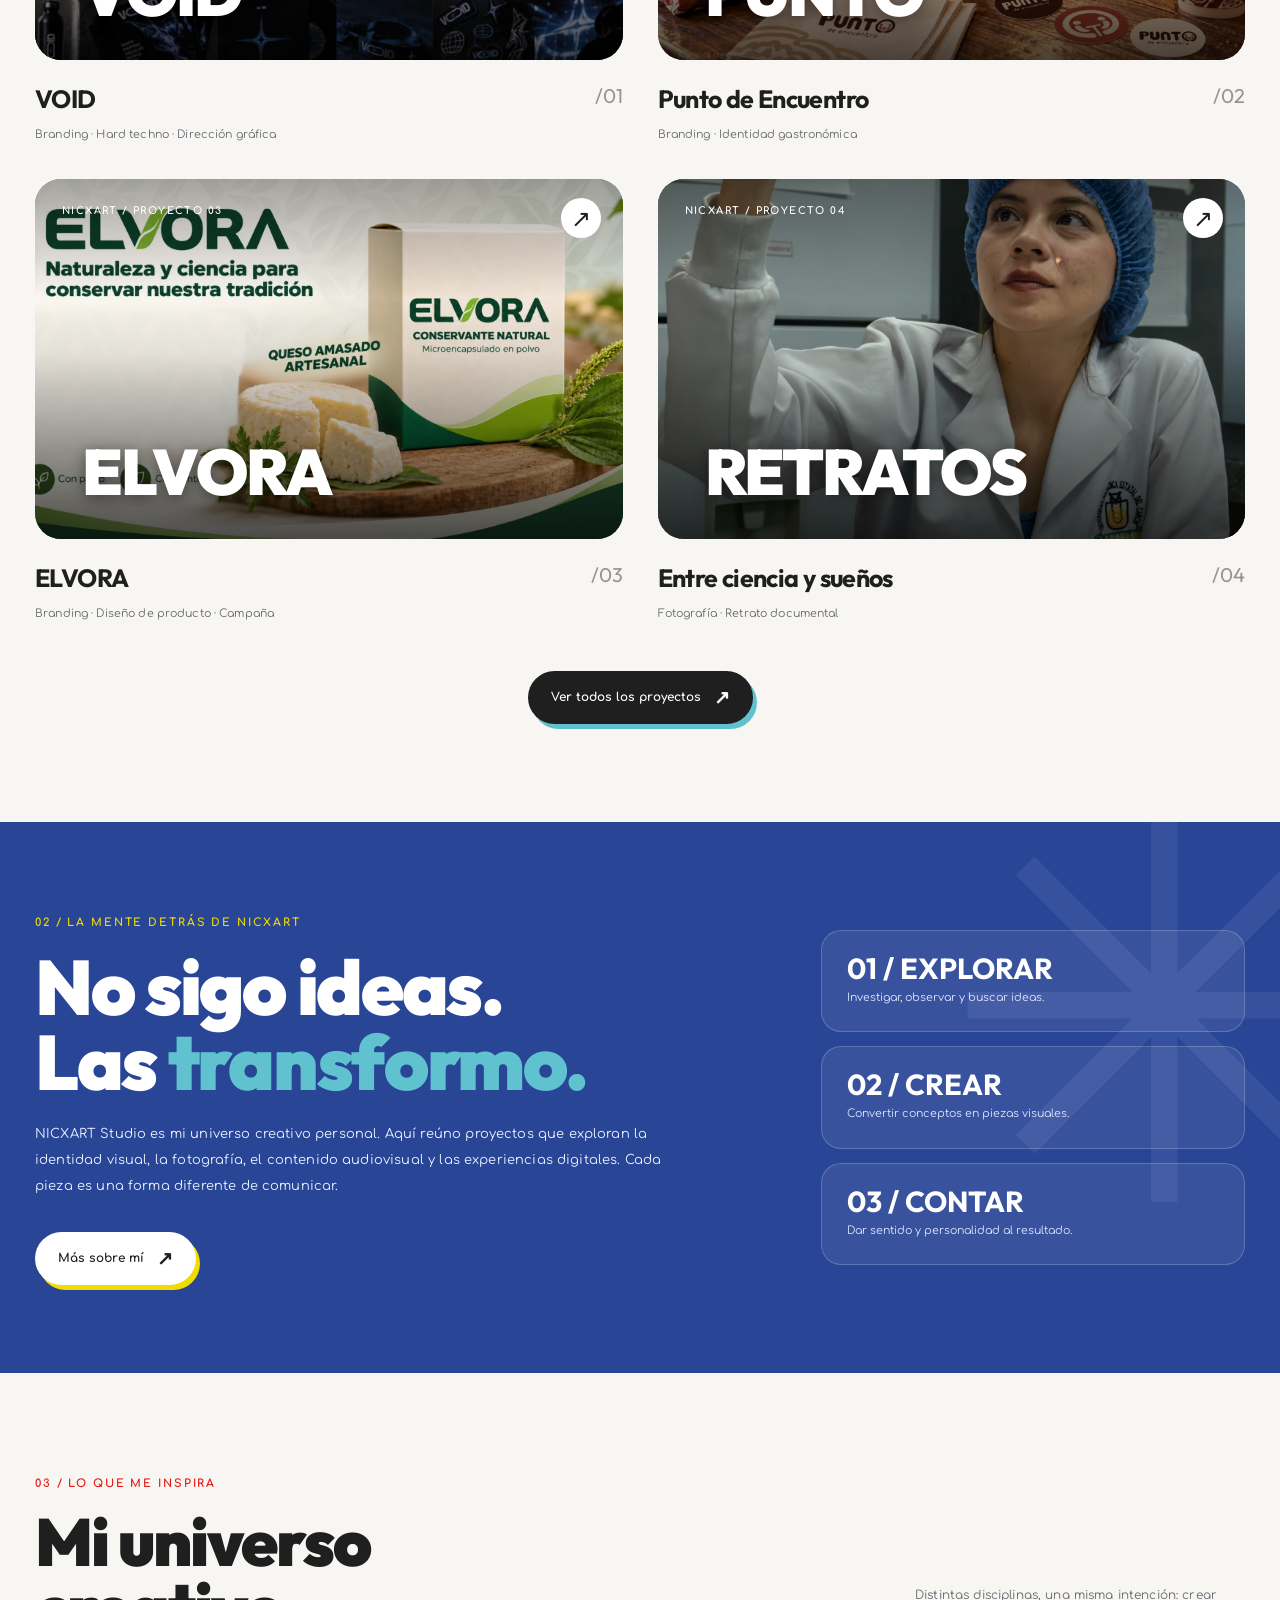
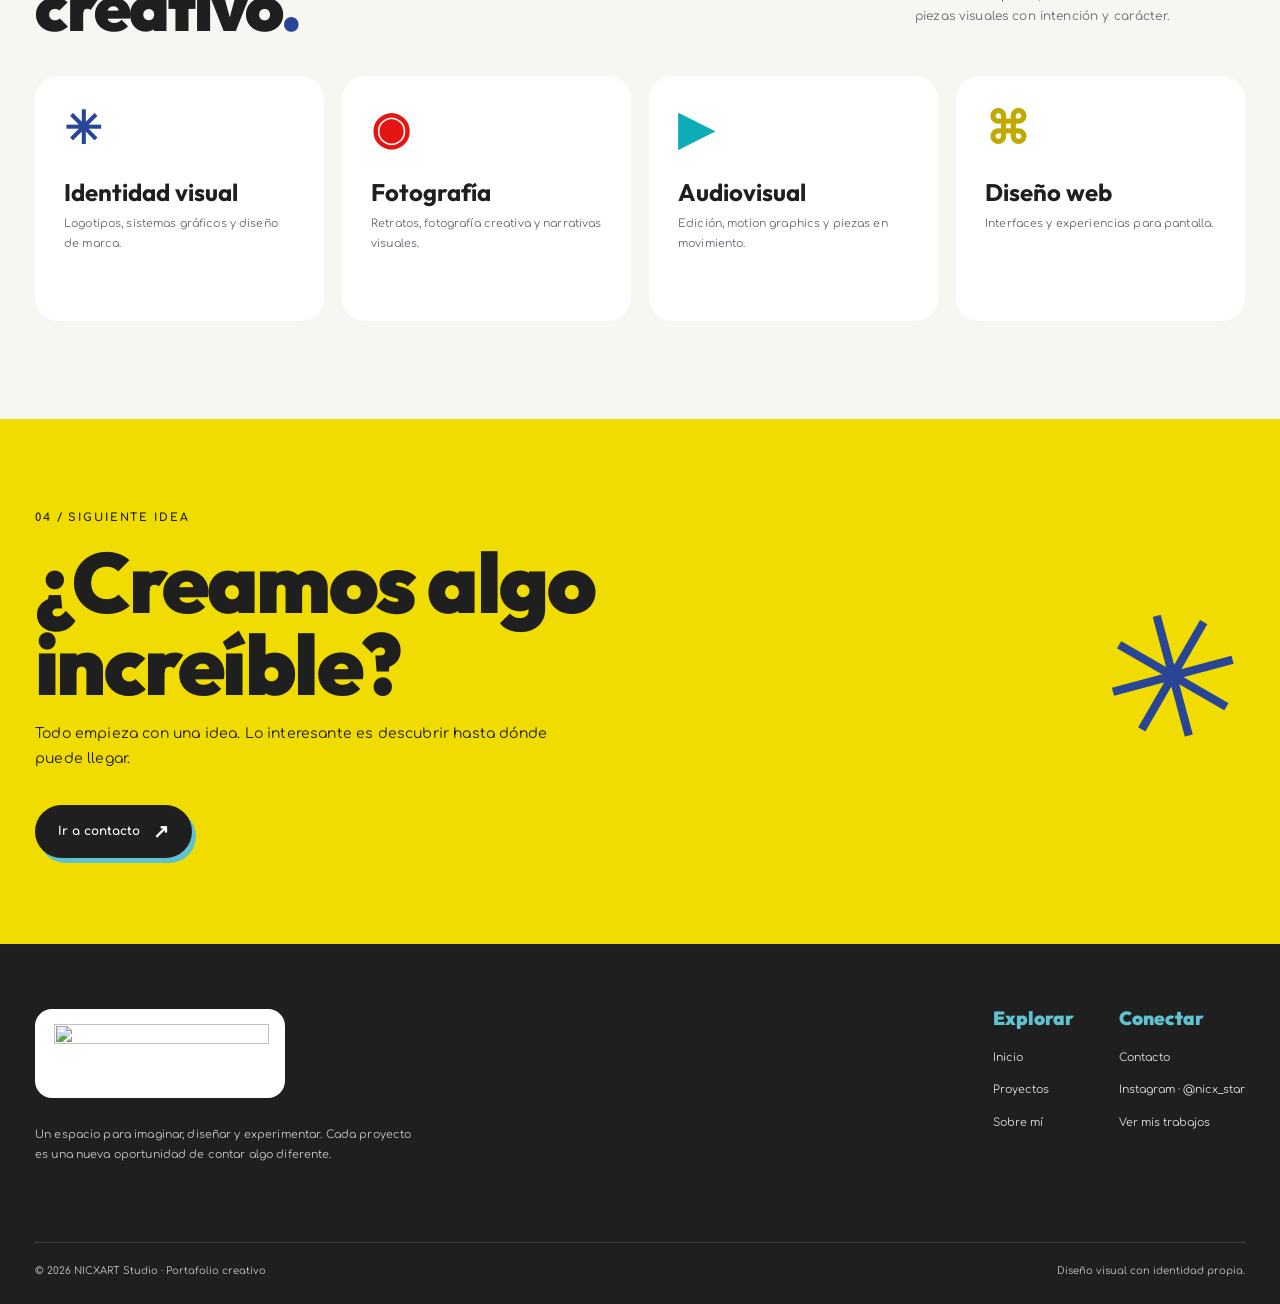
==== commit 3014fcd4: "Actualizar NICXART: proyectos, imágenes, ajuste del recuadro e Instagram" ====
--- a/index.html
+++ b/index.html
@@ -1,207 +1,43 @@
 <!DOCTYPE html>
 <html lang="es">
-<head>
-    <meta charset="UTF-8">
-    <meta name="viewport" content="width=device-width, initial-scale=1.0">
-    <meta name="description" content="NICXART Studio: portafolio personal de diseño, fotografía, audiovisual y web.">
-    <meta name="theme-color" content="#284596">
-    <title>Inicio | NICXART Studio</title>
-    <link rel="icon" href="imagenes/favicon.png" type="image/png">
-    <link rel="stylesheet" href="css/estilos.css">
-</head>
-<body>
-<a class="skip" href="#contenido">Saltar al contenido</a>
-<header class="site-header">
-    <div class="container header-inner">
-        <a class="brand" href="index.html" aria-label="NICXART Studio, ir a Inicio">
-            <img src="imagenes/nicxart-logo-original.png" alt="NICXART Studio">
-        </a>
-        <nav class="main-nav" aria-label="Navegación principal">
-                <a href="index.html" class="active">Inicio</a>
-                <a href="proyectos.html" class="">Proyectos</a>
-                <a href="sobre-mi.html" class="">Sobre mí</a>
-            <a href="contacto.html" class="header-cta">Hablemos <span aria-hidden="true">↗</span></a>
-        </nav>
-        <details class="mobile-nav">
-            <summary>Menú ☰</summary>
-            <div class="mobile-links">
-                    <a href="index.html">Inicio</a>
-                    <a href="proyectos.html">Proyectos</a>
-                    <a href="sobre-mi.html">Sobre mí</a>
-                    <a href="contacto.html">Contacto</a>
-            </div>
-        </details>
-    </div>
-</header>
-<main id="contenido">
-<section class="hero">
-    <div class="container hero-layout">
-        <div>
-            <div class="hero-kicker eyebrow"><span class="hero-dot"></span> Portafolio creativo / NICXART Studio</div>
-            <h1 class="display">Ideas con<br>un <span class="accent">giro</span><br><span class="swash">propio.</span></h1>
-            <p class="hero-description">Diseño, imagen y movimiento en un mismo lugar. Bienvenido a un espacio donde las ideas toman forma y la creatividad tiene personalidad.</p>
-            <div class="hero-actions">
-                <a href="proyectos.html" class="btn btn-dark">Explorar mis trabajos <span class="arrow" aria-hidden="true">↗</span></a>
-                <a href="sobre-mi.html" class="btn btn-outline">Conoce NICXART</a>
-            </div>
-            <div class="hero-caption"><span class="spin-star">✳</span> IMAGINAR · CREAR · COMPARTIR</div>
-        </div>
-        <div class="hero-stage" aria-label="Composición gráfica con la estrella del logotipo NICXART">
-            <span class="stage-spark" aria-hidden="true">✳</span>
-            <div class="stage-paper">
-                <img class="stage-symbol" src="imagenes/nicxart-simbolo.png" alt="Símbolo estrella NICXART">
-                <span class="stage-tiny">NICXART STUDIO</span>
-            </div>
-            <span class="stage-tag">DISEÑO EN ACCIÓN!</span>
-        </div>
-    </div>
-</section>
-<div class="skills-band">
-    <div class="container skills-band-inner">
-        <span>IDENTIDAD</span><span class="star-mini">✳</span>
-        <span>FOTOGRAFÍA</span><span class="star-mini">✳</span>
-        <span>MOTION</span><span class="star-mini">✳</span>
-        <span>DISEÑO WEB</span>
-    </div>
-</div>
-<section class="section" id="trabajos">
-    <div class="container">
-        <div class="section-header">
-            <div><span class="eyebrow">01 / Selección creativa</span><h2 class="display">Proyectos<br>destacados<span style="color:var(--red)">.</span></h2></div>
-            <p class="section-aside">Una colección de ideas, estilos y formatos. Los espacios están preparados para mostrar tus trabajos favoritos.</p>
-        </div>
-        <div class="projects-grid">
-            <article class="project-card category-marca">
-    <a class="project-art art-brand" href="proyecto-plantilla.html" aria-label="Ver detalle de Identidad visual">
-        <span class="art-micro">NICXART STUDIO / PROYECTO 01</span>
-        <span class='stamp' aria-hidden='true'>N</span>
-        <span class="art-label">IDENTIDAD</span>
-    </a>
-    <div class="project-meta">
-        <div>
-            <h3><a href="proyecto-plantilla.html">Identidad visual</a></h3>
-            <p>Branding · Dirección de arte</p>
-        </div>
-        <span class="project-number">/01</span>
-    </div>
-</article>
-<article class="project-card category-foto">
-    <a class="project-art art-photo" href="proyecto-plantilla.html" aria-label="Ver detalle de Narrativas fotográficas">
-        <span class="art-micro">NICXART STUDIO / PROYECTO 02</span>
-        <span class='frame' aria-hidden='true'></span>
-        <span class="art-label">RETRATOS</span>
-    </a>
-    <div class="project-meta">
-        <div>
-            <h3><a href="proyecto-plantilla.html">Narrativas fotográficas</a></h3>
-            <p>Fotografía · Retrato</p>
-        </div>
-        <span class="project-number">/02</span>
-    </div>
-</article>
-<article class="project-card category-motion">
-    <a class="project-art art-motion" href="proyecto-plantilla.html" aria-label="Ver detalle de Identidad en movimiento">
-        <span class="art-micro">NICXART STUDIO / PROYECTO 03</span>
-
-        <span class="art-label">MOTION</span>
-    </a>
-    <div class="project-meta">
-        <div>
-            <h3><a href="proyecto-plantilla.html">Identidad en movimiento</a></h3>
-            <p>Motion · Animación</p>
-        </div>
-        <span class="project-number">/03</span>
-    </div>
-</article>
-<article class="project-card category-web">
-    <a class="project-art art-web" href="proyecto-plantilla.html" aria-label="Ver detalle de Diseño de experiencias">
-        <span class="art-micro">NICXART STUDIO / PROYECTO 04</span>
-        <span class='browser-art' aria-hidden='true'></span>
-        <span class="art-label">DIGITAL</span>
-    </a>
-    <div class="project-meta">
-        <div>
-            <h3><a href="proyecto-plantilla.html">Diseño de experiencias</a></h3>
-            <p>Web · UI/UX</p>
-        </div>
-        <span class="project-number">/04</span>
-    </div>
-</article>
-        </div>
-        <div style="text-align:center;margin-top:48px">
-            <a href="proyectos.html" class="btn btn-dark">Ver todos los proyectos <span class="arrow" aria-hidden="true">↗</span></a>
-        </div>
-    </div>
-</section>
-<section class="about-strip">
-    <div class="container about-grid">
-        <div>
-            <span class="eyebrow" style="color:var(--yellow)">02 / La mente detrás de NICXART</span>
-            <h2 class="display">No sigo ideas.<br>Las <span style="color:var(--cyan)">transformo.</span></h2>
-            <p>NICXART Studio es mi universo creativo personal. Aquí reúno proyectos que exploran la identidad visual, la fotografía, el contenido audiovisual y las experiencias digitales. Cada pieza es una forma diferente de comunicar.</p>
-            <a href="sobre-mi.html" class="btn btn-white" style="margin-top:20px">Más sobre mí <span class="arrow" aria-hidden="true">↗</span></a>
-        </div>
-        <div class="about-stats">
-            <div class="stat"><strong>01 / EXPLORAR</strong><small>Investigar, observar y buscar ideas.</small></div>
-            <div class="stat"><strong>02 / CREAR</strong><small>Convertir conceptos en piezas visuales.</small></div>
-            <div class="stat"><strong>03 / CONTAR</strong><small>Dar sentido y personalidad al resultado.</small></div>
-        </div>
-    </div>
-</section>
-<section class="section">
-    <div class="container">
-        <div class="section-header">
-            <div><span class="eyebrow">03 / Lo que me inspira</span><h2 class="display">Mi universo<br>creativo<span style="color:var(--blue)">.</span></h2></div>
-            <p class="section-aside">Distintas disciplinas, una misma intención: crear piezas visuales con intención y carácter.</p>
-        </div>
-        <div class="services">
-            <article class="service-card"><span class="service-icon">✳</span><h3>Identidad visual</h3><p>Logotipos, sistemas gráficos y diseño de marca.</p></article>
-            <article class="service-card"><span class="service-icon">◉</span><h3>Fotografía</h3><p>Retratos, fotografía creativa y narrativas visuales.</p></article>
-            <article class="service-card"><span class="service-icon">▶</span><h3>Audiovisual</h3><p>Edición, motion graphics y piezas en movimiento.</p></article>
-            <article class="service-card"><span class="service-icon">⌘</span><h3>Diseño web</h3><p>Interfaces, prototipos y experiencias en pantalla.</p></article>
-        </div>
-    </div>
-</section>
-<section class="end-cta">
-    <div class="container end-cta-inner">
-        <div>
-            <span class="eyebrow">04 / Siguiente idea</span>
-            <h2 class="display">¿Creamos algo<br>increíble?</h2>
-            <p>Todo empieza con una idea. Lo interesante es descubrir hasta dónde puede llegar.</p>
-            <a href="contacto.html" class="btn btn-dark" style="margin-top:20px">Ir a contacto <span class="arrow" aria-hidden="true">↗</span></a>
-        </div>
-        <span class="badge-star" aria-hidden="true">✳</span>
-    </div>
-</section>
-</main>
-<footer class="footer">
-    <div class="container">
-        <div class="footer-top">
-            <div>
-                <a href="index.html" class="footer-logo" aria-label="NICXART inicio">
-                    <img src="imagenes/nicxart-logo-original.png" alt="NICXART Studio">
-                </a>
-                <p>Un espacio para imaginar, diseñar y experimentar. Cada proyecto es una nueva oportunidad de contar algo diferente.</p>
-            </div>
-            <div class="footer-links">
-                <div>
-                    <b>Explorar</b>
-                    <a href="index.html">Inicio</a>
-                    <a href="proyectos.html">Proyectos</a>
-                    <a href="sobre-mi.html">Sobre mí</a>
-                </div>
-                <div>
-                    <b>Conectar</b>
-                    <a href="contacto.html">Contacto</a>
-                    <a href="proyecto-plantilla.html">Ver un proyecto</a>
-                </div>
-            </div>
-        </div>
-        <div class="footer-bottom">
-            <span>© 2026 NICXART Studio · Portafolio creativo</span>
-            <span>Diseño visual con identidad propia.</span>
-        </div>
-    </div>
-</footer>
-</body>
-</html>
+<head><meta charset="UTF-8"><meta name="viewport" content="width=device-width, initial-scale=1.0"><meta name="theme-color" content="#284596">
+<meta name="description" content="Portafolio creativo de NICXART Studio: diseño gráfico, branding, fotografía y editorial.">
+<title>Inicio | NICXART Studio</title>
+<link rel="icon" href="https://raw.githubusercontent.com/denisusser/nicxart-portafolio/main/imagenes/favicon.png" type="image/png"><link rel="stylesheet" href="css/estilos.css"></head>
+<body><a class="skip" href="#contenido">Saltar al contenido</a>
+<header class="site-header"><div class="container header-inner"><a class="brand" href="index.html" aria-label="NICXART Studio, ir a Inicio"><img src="https://raw.githubusercontent.com/denisusser/nicxart-portafolio/main/imagenes/nicxart-logo-original.png" alt="" width="214" height="64"></a>
+<nav class="main-nav" aria-label="Navegación principal"><a href="index.html" class="active">Inicio</a><a href="proyectos.html" class="">Proyectos</a><a href="sobre-mi.html" class="">Sobre mí</a><a href="contacto.html" class="header-cta">Hablemos <span aria-hidden="true">↗</span></a></nav>
+<details class="mobile-nav"><summary>Menú ☰</summary><div class="mobile-links"><a href="index.html">Inicio</a><a href="proyectos.html">Proyectos</a><a href="sobre-mi.html">Sobre mí</a><a href="contacto.html">Contacto</a></div></details></div></header><main id="contenido"><section class="hero"><div class="container hero-layout"><div>
+<div class="hero-kicker eyebrow"><span class="hero-dot"></span> Portafolio creativo / NICXART Studio</div>
+<h1 class="display">Ideas con<br>un <span class="accent">giro</span><br><span class="swash">propio.</span></h1>
+<p class="hero-description">Diseño, imagen y movimiento en un mismo lugar. Bienvenido a un espacio donde las ideas toman forma y la creatividad tiene personalidad.</p>
+<div class="hero-actions"><a href="proyectos.html" class="btn btn-dark">Explorar mis trabajos <span class="arrow" aria-hidden="true">↗</span></a><a href="sobre-mi.html" class="btn btn-outline">Conoce NICXART</a></div>
+<div class="hero-caption"><span class="spin-star">✳</span> IMAGINAR · CREAR · COMPARTIR</div></div>
+<div class="hero-stage" aria-label="Composición gráfica con el símbolo de NICXART"><span class="stage-spark" aria-hidden="true">✳</span><div class="stage-paper"><img class="stage-symbol" src="https://raw.githubusercontent.com/denisusser/nicxart-portafolio/main/imagenes/nicxart-simbolo.png" alt="" width="240" height="240"><span class="stage-tiny">NICXART STUDIO</span></div><span class="stage-tag">DISEÑO EN ACCIÓN!</span></div>
+</div></section>
+<div class="skills-band"><div class="container skills-band-inner"><span>IDENTIDAD</span><span class="star-mini">✳</span><span>FOTOGRAFÍA</span><span class="star-mini">✳</span><span>MOTION</span><span class="star-mini">✳</span><span>DISEÑO WEB</span></div></div>
+<section class="section" id="trabajos"><div class="container"><div class="section-header"><div><span class="eyebrow">01 / Selección creativa</span><h2 class="display">Proyectos<br>destacados<span style="color:var(--red)">.</span></h2></div><p class="section-aside">Una colección de ideas, estilos y formatos. Cada proyecto presenta un trabajo creativo.</p></div><div class="projects-grid"><article class="project-card category-marca">
+<a class="project-art art-image" href="proyecto-void.html" aria-label="Ver proyecto VOID" style="--card-bg:var(--blue)">
+<img class="project-cover" src="imagenes/trabajos/void-portada.webp" alt="Vista de VOID" loading="lazy">
+<span class="art-micro">NICXART / PROYECTO 01</span><span class="art-label">VOID</span></a>
+<div class="project-meta"><div><h3><a href="proyecto-void.html">VOID</a></h3><p>Branding · Hard techno · Dirección gráfica</p></div><span class="project-number">/01</span></div></article><article class="project-card category-marca">
+<a class="project-art art-image" href="proyecto-punto.html" aria-label="Ver proyecto Punto de Encuentro" style="--card-bg:#64361b">
+<img class="project-cover" src="imagenes/trabajos/punto-portada.webp" alt="Vista de Punto de Encuentro" loading="lazy">
+<span class="art-micro">NICXART / PROYECTO 02</span><span class="art-label">PUNTO</span></a>
+<div class="project-meta"><div><h3><a href="proyecto-punto.html">Punto de Encuentro</a></h3><p>Branding · Identidad gastronómica</p></div><span class="project-number">/02</span></div></article><article class="project-card category-marca">
+<a class="project-art art-image" href="proyecto-elvora.html" aria-label="Ver proyecto ELVORA" style="--card-bg:#29583e">
+<img class="project-cover" src="imagenes/trabajos/elvora-portada.webp" alt="Vista de ELVORA" loading="lazy">
+<span class="art-micro">NICXART / PROYECTO 03</span><span class="art-label">ELVORA</span></a>
+<div class="project-meta"><div><h3><a href="proyecto-elvora.html">ELVORA</a></h3><p>Branding · Diseño de producto · Campaña</p></div><span class="project-number">/03</span></div></article><article class="project-card category-foto">
+<a class="project-art art-image" href="proyecto-fotografia.html" aria-label="Ver proyecto Entre ciencia y sueños" style="--card-bg:#273942">
+<img class="project-cover" src="imagenes/trabajos/fotografia-01.webp" alt="Vista de Entre ciencia y sueños" loading="lazy">
+<span class="art-micro">NICXART / PROYECTO 04</span><span class="art-label">RETRATOS</span></a>
+<div class="project-meta"><div><h3><a href="proyecto-fotografia.html">Entre ciencia y sueños</a></h3><p>Fotografía · Retrato documental</p></div><span class="project-number">/04</span></div></article></div>
+<div class="center-action"><a href="proyectos.html" class="btn btn-dark">Ver todos los proyectos <span class="arrow" aria-hidden="true">↗</span></a></div></div></section>
+<section class="about-strip"><div class="container about-grid"><div><span class="eyebrow" style="color:var(--yellow)">02 / La mente detrás de NICXART</span><h2 class="display">No sigo ideas.<br>Las <span style="color:var(--cyan)">transformo.</span></h2><p>NICXART Studio es mi universo creativo personal. Aquí reúno proyectos que exploran la identidad visual, la fotografía, el contenido audiovisual y las experiencias digitales. Cada pieza es una forma diferente de comunicar.</p><a href="sobre-mi.html" class="btn btn-white" style="margin-top:20px">Más sobre mí <span class="arrow" aria-hidden="true">↗</span></a></div><div class="about-stats"><div class="stat"><strong>01 / EXPLORAR</strong><small>Investigar, observar y buscar ideas.</small></div><div class="stat"><strong>02 / CREAR</strong><small>Convertir conceptos en piezas visuales.</small></div><div class="stat"><strong>03 / CONTAR</strong><small>Dar sentido y personalidad al resultado.</small></div></div></div></section>
+<section class="section"><div class="container"><div class="section-header"><div><span class="eyebrow">03 / Lo que me inspira</span><h2 class="display">Mi universo<br>creativo<span style="color:var(--blue)">.</span></h2></div><p class="section-aside">Distintas disciplinas, una misma intención: crear piezas visuales con intención y carácter.</p></div>
+<div class="services"><article class="service-card"><span class="service-icon">✳</span><h3>Identidad visual</h3><p>Logotipos, sistemas gráficos y diseño de marca.</p></article><article class="service-card"><span class="service-icon">◉</span><h3>Fotografía</h3><p>Retratos, fotografía creativa y narrativas visuales.</p></article><article class="service-card"><span class="service-icon">▶</span><h3>Audiovisual</h3><p>Edición, motion graphics y piezas en movimiento.</p></article><article class="service-card"><span class="service-icon">⌘</span><h3>Diseño web</h3><p>Interfaces y experiencias para pantalla.</p></article></div></div></section><section class="end-cta"><div class="container end-cta-inner"><div><span class="eyebrow">04 / Siguiente idea</span><h2 class="display">¿Creamos algo<br>increíble?</h2><p>Todo empieza con una idea. Lo interesante es descubrir hasta dónde puede llegar.</p><a href="contacto.html" class="btn btn-dark" style="margin-top:20px">Ir a contacto <span class="arrow" aria-hidden="true">↗</span></a></div><span class="badge-star" aria-hidden="true">✳</span></div></section></main><footer class="footer"><div class="container"><div class="footer-top"><div>
+<a href="index.html" class="footer-logo" aria-label="NICXART inicio"><img src="https://raw.githubusercontent.com/denisusser/nicxart-portafolio/main/imagenes/nicxart-logo-original.png" alt="" width="215" height="64"></a>
+<p>Un espacio para imaginar, diseñar y experimentar. Cada proyecto es una nueva oportunidad de contar algo diferente.</p></div>
+<div class="footer-links"><div><b>Explorar</b><a href="index.html">Inicio</a><a href="proyectos.html">Proyectos</a><a href="sobre-mi.html">Sobre mí</a></div><div><b>Conectar</b><a href="contacto.html">Contacto</a><a href="https://www.instagram.com/nicx_star/" target="_blank" rel="noopener noreferrer">Instagram · @nicx_star</a><a href="proyectos.html">Ver mis trabajos</a></div></div></div>
+<div class="footer-bottom"><span>© 2026 NICXART Studio · Portafolio creativo</span><span>Diseño visual con identidad propia.</span></div></div></footer></body></html>
--- a/css/estilos.css
+++ b/css/estilos.css
@@ -1,308 +1,220 @@
-/* NICXART STUDIO — PORTAFOLIO PERSONAL
-   Solo HTML + CSS. Edita colores y estilos en :root.
-   Tipografías indicadas en el archivo AI: Comfortaa / Coolvetica.
-   Coolvetica se usa si está instalada; si no, hay alternativas legibles.
-*/
+/* NICXART STUDIO · Versión con trabajos reales, solo HTML + CSS.
+   Respeta la composición, los colores y el lenguaje gráfico de la web anterior. */
 @import url('https://fonts.googleapis.com/css2?family=Comfortaa:wght@400;500;600;700&family=Outfit:wght@400;500;600;700;800;900&display=swap');
+:root{--blue:#284596;--cyan:#60c2ce;--red:#e41513;--yellow:#f0dc00;--ink:#1f1f1f;--white:#fff;--cream:#f7f6f2;--pale:#eef6f6;--muted:#686972;--line:#dddeda;--display:'Coolvetica','Outfit','Arial Black',Arial,sans-serif;--body:'Comfortaa','Trebuchet MS',Arial,sans-serif;--width:1210px;--radius:28px}
+*,*::before,*::after{box-sizing:border-box}
+html{scroll-behavior:smooth}
+body{margin:0;background:var(--cream);color:var(--ink);font-family:var(--body);font-size:14px;line-height:1.75}
+img{max-width:100%;display:block}
+a{color:inherit;text-decoration:none}
+button,input{font:inherit}
+button,a{-webkit-tap-highlight-color:transparent}
+::selection{background:var(--yellow);color:var(--ink)}
+:focus-visible{outline:3px solid var(--red);outline-offset:4px}
+.container{width:min(var(--width),calc(100% - 64px));margin:0 auto}
+.display{font-family:var(--display);font-weight:900;letter-spacing:-.030em;line-height:.98}
+.eyebrow{font-size:11px;letter-spacing:.17em;text-transform:uppercase;font-weight:700}
+.muted{color:var(--muted)}
+.small{font-size:12px}
+.skip{position:absolute;z-index:300;top:-100px;left:20px;background:#fff;padding:12px}
+.skip:focus{top:14px}
+/* Cabecera original, con respaldo textual del logo al consultar sin conexión */
+.site-header{position:sticky;top:0;z-index:100;background:rgba(255,255,255,.96);backdrop-filter:blur(15px);border-bottom:1px solid rgba(31,31,31,.09)}
+.header-inner{display:flex;align-items:center;justify-content:space-between;gap:24px;min-height:92px}
+.brand{position:relative;flex:0 0 214px;display:inline-flex;align-items:center;min-height:63px;width:214px}
+.brand img{position:absolute;inset:0;width:214px;height:auto;mix-blend-mode:multiply}
+.brand-fallback{display:inline-flex;position:relative;align-items:center;font:900 38px/.85 var(--display);letter-spacing:-.035em;white-space:nowrap;color:var(--ink)}
+.brand-fallback span{color:var(--blue);font-size:42px}
+.brand-fallback small{font:700 8px/1 var(--body);letter-spacing:.1em;position:absolute;bottom:-13px;right:1px}
+.main-nav{display:flex;gap:32px;align-items:center}
+.main-nav a{font-size:11px;font-weight:700;transition:color .2s}
+.main-nav a:hover,.main-nav a.active{color:var(--red)}
+.header-cta{border-radius:100px;padding:12px 19px;background:var(--ink);color:#fff!important;font-size:11px!important;box-shadow:3px 3px 0 var(--yellow);transition:transform .2s,box-shadow .2s}
+.header-cta:hover{transform:translate(-2px,-2px);box-shadow:5px 5px 0 var(--cyan)}
+.mobile-nav{display:none;position:relative}
+.mobile-nav summary{padding:8px 13px;background:var(--ink);color:#fff;border-radius:12px;cursor:pointer;list-style:none}
+.mobile-nav summary::-webkit-details-marker{display:none}
+.mobile-links{position:absolute;right:0;top:48px;width:235px;display:flex;flex-direction:column;gap:0;background:#fff;border-radius:17px;padding:9px;box-shadow:0 16px 38px #0003}
+.mobile-links a{padding:12px 15px;border-radius:9px;font-size:12px;font-weight:700}
+.mobile-links a:hover{background:var(--pale)}
+/* Botones */
+.btn{display:inline-flex;align-items:center;justify-content:center;gap:13px;border:1px solid transparent;padding:15px 22px;min-height:50px;border-radius:100px;font-size:12px;font-weight:700;transition:transform .25s,background .25s,box-shadow .25s}
+.btn:hover{transform:translateY(-3px)}
+.btn-dark{background:var(--ink);color:#fff;box-shadow:4px 5px 0 var(--cyan)}
+.btn-dark:hover{box-shadow:5px 8px 0 var(--yellow)}
+.btn-outline{background:transparent;border-color:var(--ink)}
+.btn-outline:hover{background:#fff}
+.btn-white{background:#fff;color:var(--ink);box-shadow:4px 5px 0 var(--yellow)}
+.arrow{font-family:Arial,sans-serif;font-size:19px;line-height:1}
+/* Portada — composición idéntica a la original */
+.hero{overflow:hidden;background:#f9f8f4}
+.hero-layout{display:grid;grid-template-columns:1fr .94fr;gap:70px;align-items:center;padding:92px 0 104px;min-height:656px}
+.hero-kicker{display:flex;align-items:center;gap:13px;margin-bottom:24px}
+.hero-dot{width:12px;height:12px;background:var(--red);border-radius:50%;box-shadow:18px 0 0 var(--yellow);margin-right:18px}
+.hero h1{font-size:clamp(70px,7.5vw,112px);margin:0 0 30px}
+.hero h1 .accent{color:var(--blue)}
+.hero h1 .swash{position:relative;display:inline-block;z-index:0}
+.hero h1 .swash::after{content:'';background:var(--cyan);position:absolute;left:-3%;bottom:7px;width:106%;height:19px;z-index:-1;border-radius:100px;transform:rotate(-2deg)}
+.hero-description{max-width:500px;font-size:14px;line-height:2.1;color:#52555a;margin:0 0 35px}
+.hero-actions{display:flex;gap:14px;flex-wrap:wrap}
+.hero-caption{display:flex;align-items:center;gap:11px;margin-top:49px;font-size:10px;font-weight:700;letter-spacing:.1em}
+.hero-caption .spin-star{font-size:25px;color:var(--red)}
+.hero-stage{min-width:0;aspect-ratio:.98;position:relative;isolation:isolate;background:var(--blue);border-radius:38px;box-shadow:15px 16px 0 var(--yellow);overflow:hidden}
+.hero-stage::before{content:'';position:absolute;width:76%;aspect-ratio:1;border:36px solid var(--cyan);border-radius:50%;left:-22%;top:-29%;opacity:.9}
+.hero-stage::after{content:'';position:absolute;right:-30%;bottom:-37%;width:95%;aspect-ratio:1;border-radius:50%;background:var(--red)}
+.stage-paper{position:absolute;z-index:2;width:67%;height:67%;top:16.5%;left:16.5%;transform:rotate(-5deg);background:#fff;box-shadow:12px 13px 0 #1f1f1f30;padding:7%;display:grid;place-items:center;border-radius:20px;animation:paperfloat 5s ease-in-out infinite}
+.stage-symbol{position:relative;z-index:2;display:block;width:100%;height:auto;max-width:250px;max-height:75%;object-fit:contain;mix-blend-mode:multiply}
+.stage-fallback{position:absolute;z-index:1;top:27%;left:25%;font:900 160px/1 var(--display);color:var(--blue)}
+.stage-tiny{position:absolute;z-index:3;color:var(--ink);font-weight:900;font-family:var(--display);font-size:13px;bottom:20px;right:24px}
+.stage-tag{z-index:3;position:absolute;left:6%;bottom:9%;background:var(--yellow);color:var(--ink);font-family:var(--display);font-weight:900;font-size:24px;padding:7px 17px;border-radius:100px;transform:rotate(-7deg)}
+.stage-spark{position:absolute;color:#fff;z-index:4;font-size:55px;font-family:var(--display);top:9%;right:11%;animation:blink 2.6s infinite ease-in-out}
+@keyframes paperfloat{0%,100%{transform:translateY(0) rotate(-5deg)}50%{transform:translateY(-8px) rotate(-4deg)}}
+@keyframes blink{50%{opacity:.5;transform:rotate(18deg) scale(.84)}}
+/* Cinta */
+.skills-band{background:var(--ink);color:#fff;overflow:hidden}
+.skills-band-inner{display:flex;align-items:center;justify-content:space-between;gap:24px;padding:20px 0;font-family:var(--display);font-size:clamp(15px,2.2vw,25px);font-weight:700;letter-spacing:-.02em}
+.skills-band span:nth-child(2){color:var(--cyan)}
+.skills-band span:nth-child(4){color:var(--yellow)}
+.skills-band .star-mini{font-size:20px;color:var(--red)}
+/* Secciones */
+.section{padding:98px 0}
+.section-header{display:flex;justify-content:space-between;align-items:end;gap:28px;margin-bottom:37px}
+.section-header h2{font-size:clamp(44px,5.2vw,74px);margin:13px 0 0}
+.section-header .section-aside{max-width:330px;font-size:12px;color:var(--muted)}
+.section-header .eyebrow{color:var(--red)}
+.center-action{text-align:center;margin-top:48px}
+/* Tarjetas: mismo diseño y tamaño anterior, ahora con las fotografías reales */
+.projects-grid{display:grid;grid-template-columns:repeat(2,minmax(0,1fr));gap:35px}
+.project-card{min-width:0}
+.project-art{position:relative;height:360px;overflow:hidden;border-radius:26px;display:block;transition:transform .35s,box-shadow .35s;isolation:isolate}
+.project-art:hover{transform:translateY(-7px);box-shadow:0 20px 35px #1112}
+.project-art::after{content:'↗';position:absolute;right:22px;top:19px;z-index:8;font-family:Arial,sans-serif;width:40px;height:40px;border-radius:50%;display:grid;place-items:center;color:var(--ink);background:#fff;font-size:24px}
+.project-art .art-label{position:absolute;z-index:4;left:8%;bottom:10%;font-family:var(--display);font-size:clamp(42px,5vw,73px);line-height:.95;font-weight:900;letter-spacing:-.032em;max-width:86%}
+.project-art .art-micro{position:absolute;top:23px;left:27px;z-index:4;font-size:10px;font-weight:700;letter-spacing:.14em;text-transform:uppercase}
+.project-meta{display:flex;align-items:start;justify-content:space-between;gap:12px;padding-top:18px}
+.project-meta h3{font-family:var(--display);letter-spacing:-.025em;font-size:25px;margin:0 0 3px}
+.project-meta p{margin:0;font-size:11px;color:var(--muted)}
+.project-number{font-family:var(--display);color:#959594;font-size:20px}
+.art-image{background:var(--card-bg,var(--blue));color:white}
+.project-cover{width:100%;height:100%;object-fit:cover;object-position:center;transition:transform .65s cubic-bezier(.2,.8,.2,1);filter:saturate(.95)}
+.art-image:hover .project-cover{transform:scale(1.06)}
+.art-image::before{content:'';position:absolute;z-index:2;inset:0;background:linear-gradient(to bottom,rgba(0,0,0,.34),transparent 33%,rgba(0,0,0,.08) 48%,rgba(0,0,0,.7) 100%)}
+.art-image .art-label{text-shadow:0 3px 15px #0007}
+/* Sobre mí y servicios */
+.about-strip{background:var(--blue);color:white;padding:88px 0;position:relative;overflow:hidden}
+.about-strip::after{content:'✳';font-family:var(--display);font-size:540px;line-height:1;color:#ffffff10;position:absolute;right:-110px;top:-90px}
+.about-grid{position:relative;z-index:1;display:grid;grid-template-columns:1.25fr .75fr;gap:80px;align-items:center}
+.about-grid h2{font-size:clamp(48px,6vw,88px);margin:14px 0 22px}
+.about-grid p{max-width:650px;color:#ebf0ff;font-size:13px;line-height:2}
+.about-stats{display:grid;gap:14px}
+.stat{padding:22px 25px;border-radius:20px;background:#ffffff13;border:1px solid #ffffff33}
+.stat strong{font-family:var(--display);font-size:29px;display:block;line-height:1.1}
+.stat small{font-size:11px;color:#dce6ff}
+.services{display:grid;grid-template-columns:repeat(4,1fr);gap:18px}
+.service-card{background:white;border-radius:23px;padding:29px;min-height:245px;transition:transform .2s}
+.service-card:hover{transform:translateY(-5px)}
+.service-card .service-icon{font:900 45px/1 var(--display);color:var(--blue)}
+.service-card:nth-child(2) .service-icon{color:var(--red)}
+.service-card:nth-child(3) .service-icon{color:#0fabb8}
+.service-card:nth-child(4) .service-icon{color:#c0a900}
+.service-card h3{font-family:var(--display);font-size:24px;margin:26px 0 9px;line-height:1.1}
+.service-card p{color:var(--muted);font-size:11px;line-height:1.8;margin:0}
+.end-cta{background:var(--yellow);padding:86px 0;overflow:hidden}
+.end-cta-inner{display:flex;justify-content:space-between;align-items:center;gap:50px}
+.end-cta h2{font-size:clamp(52px,6.6vw,93px);margin:11px 0 16px}
+.end-cta p{max-width:530px}
+.end-cta .badge-star{font-size:170px;line-height:1;transform:rotate(-15deg);color:var(--blue);animation:blink 5s infinite}
+/* Páginas interiores */
+.page-hero{background:var(--blue);color:white;position:relative;overflow:hidden}
+.page-hero::after{content:'✳';font:900 420px/1 var(--display);color:#ffffff11;position:absolute;right:4%;top:-95px;pointer-events:none}
+.page-hero-inner{position:relative;z-index:1;padding:96px 0 110px}
+.page-hero h1{font-size:clamp(70px,9vw,132px);margin:12px 0 20px}
+.page-hero p{font-size:13px;max-width:650px;line-height:1.9;color:#e1eff8;margin:0}
+.page-hero .eyebrow{color:var(--yellow)}
+.page-hero.is-red{background:var(--red)}
+.page-hero.is-red .eyebrow{color:#ffe881}
+.page-hero.is-light{color:var(--ink);background:var(--cyan)}
+.page-hero.is-light p{color:var(--ink)}
+.page-hero.is-light .eyebrow{color:var(--blue)}
+/* Filtros sin Javascript */
+.filter-controls{margin:0 0 36px}
+.filter-controls input[type=radio]{position:absolute;opacity:0;width:1px;height:1px}
+.filter-tabs{display:flex;flex-wrap:wrap;gap:11px;margin-bottom:36px}
+.filter-tabs label{border:1px solid #c8cac8;border-radius:50px;font-size:11px;font-weight:700;padding:11px 17px;cursor:pointer;background:#fff;transition:.2s}
+.filter-tabs label:hover{background:var(--yellow);border-color:var(--yellow)}
+#todos:checked~.filter-tabs label[for=todos],#marca:checked~.filter-tabs label[for=marca],#foto:checked~.filter-tabs label[for=foto],#editorial:checked~.filter-tabs label[for=editorial]{background:var(--ink);color:#fff;border-color:var(--ink)}
+#marca:checked~.projects-grid .project-card:not(.category-marca){display:none}
+#foto:checked~.projects-grid .project-card:not(.category-foto){display:none}
+#editorial:checked~.projects-grid .project-card:not(.category-editorial){display:none}
+/* Sobre mí */
+.bio-layout{display:grid;grid-template-columns:.85fr 1.15fr;gap:65px;align-items:center}
+.bio-poster{min-height:510px;border-radius:32px;background:var(--yellow);padding:50px 32px;display:grid;place-items:center;position:relative;overflow:hidden}
+.bio-poster::after{content:'';position:absolute;right:-140px;top:8%;width:350px;height:350px;border:75px solid var(--red);border-radius:50%}
+.bio-poster .bio-logo{position:relative;z-index:2;width:88%;transform:rotate(-8deg);filter:drop-shadow(14px 12px 0 #0002);border-radius:14px}
+.bio-copy h2{font-size:clamp(43px,5vw,73px);margin:12px 0 24px}
+.bio-copy p{color:#5a5b5e;font-size:13px}
+.bio-chipset{display:flex;gap:10px;flex-wrap:wrap;margin-top:25px}
+.bio-chip{padding:9px 14px;border-radius:40px;background:#fff;font-size:11px;font-weight:700}
+.steps{display:grid;grid-template-columns:repeat(3,1fr);gap:20px}
+.step-card{border-radius:23px;padding:30px;background:#fff;min-height:220px}
+.step-card b{font:900 43px/1 var(--display);color:var(--red)}
+.step-card h3{font:900 27px/1.1 var(--display);margin:20px 0 10px}
+.step-card p{font-size:11px;color:var(--muted)}
+/* Contacto */
+.contact-layout{display:grid;grid-template-columns:1.2fr .8fr;gap:30px}
+.contact-card{border-radius:30px;background:#fff;padding:47px;min-height:420px}
+.contact-card h2{font-size:clamp(45px,5.5vw,72px);margin:10px 0 22px}
+.contact-card p{max-width:530px;font-size:13px;color:var(--muted)}
+.contact-placeholder{display:inline-block;padding:13px 16px;border-radius:15px;background:#eef6f6;color:var(--blue)!important;font-size:13px;font-weight:700;overflow-wrap:anywhere}
+.contact-side{display:grid;place-items:center;background:var(--red);border-radius:30px;position:relative;overflow:hidden}
+.contact-side .big-spark{color:var(--yellow);font:900 265px/1 var(--display);transform:rotate(-15deg)}
+.contact-side span:last-child{position:absolute;bottom:29px;left:34px;color:white;font:900 25px/1 var(--display)}
+/* Galerías de detalle */
+.detail-head{padding:70px 0 45px}
+.breadcrumb{display:flex;gap:9px;align-items:center;font-size:11px;color:var(--muted)}
+.project-eyebrow{color:var(--red);display:block;margin:25px 0 0}
+.detail-head h1{font-size:clamp(62px,8vw,114px);margin:14px 0 20px;overflow-wrap:anywhere}
+.detail-head p{max-width:720px;color:var(--muted)}
+.detail-preview{height:min(61vw,560px);border-radius:34px;background:var(--detail-color,var(--blue));display:grid;place-items:center;color:#fff;overflow:hidden;position:relative}
+.detail-preview.actual-image img{width:100%;height:100%;object-fit:contain;object-position:center}
+.detail-grid{display:grid;grid-template-columns:1.3fr .7fr;gap:75px;padding:65px 0 75px}
+.detail-grid h2{font:900 39px/1.1 var(--display);margin:0 0 20px;letter-spacing:0}
+.detail-grid p{font-size:13px;color:var(--muted);line-height:2.1}
+.detail-grid .credit-line{border-left:4px solid var(--cyan);padding:10px 0 10px 16px;margin-top:24px;color:#38383c}
+.detail-facts{background:#fff;padding:30px;border-radius:24px;height:max-content}
+.detail-facts dt{font-size:10px;color:var(--muted);text-transform:uppercase;letter-spacing:.1em;margin-bottom:5px}
+.detail-facts dd{margin:0 0 23px;font-size:13px;font-weight:700}
+.detail-facts dd:last-child{margin-bottom:0}
+.gallery-intro{margin:10px 0 26px}
+.gallery-intro .eyebrow{color:var(--red)}
+.gallery-intro h2{font-size:clamp(40px,5vw,70px);margin:8px 0}
+.project-gallery{display:grid;grid-template-columns:repeat(2,minmax(0,1fr));gap:20px;margin-bottom:90px}
+.gallery-item{margin:0;border-radius:24px;overflow:hidden;background:#e7e7e4;display:flex;flex-direction:column}
+.gallery-item img{width:100%;height:auto;max-height:700px;object-fit:contain;flex:1;min-height:0}
+.gallery-item figcaption{font-size:10px;letter-spacing:.08em;text-transform:uppercase;color:#686972;padding:12px 18px;background:#fff}
+.project-gallery .gallery-item:nth-child(3n){grid-column:span 2}
+.project-gallery .gallery-item.portrait{background:#1f242b}
+.project-gallery .gallery-item.portrait img{max-height:850px;object-fit:contain}
+.next-project{border-top:1px solid var(--line);padding:35px 0 80px}
+.next-project .eyebrow{color:var(--red)}
+.next-link{display:flex;align-items:center;justify-content:space-between;gap:20px;font:900 clamp(33px,5vw,61px)/1.15 var(--display);margin-top:12px}
+.next-link span{color:var(--blue)}
+/* Footer original */
+.footer{background:var(--ink);color:#fff;padding:65px 0 24px}
+.footer-top{display:grid;grid-template-columns:1.2fr 1fr;gap:50px;align-items:start;margin-bottom:65px}
+.footer-logo{background:white;padding:15px 19px;border-radius:17px;display:inline-flex;align-items:center;position:relative;min-width:250px;min-height:89px}
+.footer-logo img{position:absolute;left:19px;top:15px;width:215px;height:auto}
+.footer-top p{font-size:11px;max-width:385px;color:#c4c4c4;line-height:1.9;margin-top:18px}
+.footer-links{display:flex;justify-content:end;gap:45px;flex-wrap:wrap}
+.footer-links>div{display:grid;gap:13px}
+.footer-links b{color:var(--cyan);font:900 19px/1 var(--display);margin-bottom:7px}
+.footer-links a{font-size:11px;color:#ddd}
+.footer-links a:hover{color:var(--yellow)}
+.footer-bottom{border-top:1px solid #ffffff24;padding-top:19px;display:flex;justify-content:space-between;gap:20px;font-size:10px;color:#c6c6c6}
+@media(max-width:980px){.main-nav{gap:17px}.header-inner{min-height:78px}.brand{transform:scale(.86);transform-origin:left center}.hero-layout{grid-template-columns:1fr .88fr;gap:30px;padding:66px 0;min-height:0}.hero h1{font-size:clamp(58px,8vw,82px)}.project-art{height:300px}.services{grid-template-columns:repeat(2,1fr)}.about-grid{gap:32px}}
+@media(max-width:730px){.container{width:min(var(--width),calc(100% - 36px))}.header-inner{min-height:73px}.brand{transform:scale(.77);flex:0 0 170px}.main-nav{display:none}.mobile-nav{display:block}.hero-layout{grid-template-columns:1fr;gap:37px;padding:65px 0 69px}.hero h1{font-size:clamp(65px,14vw,95px)}.hero-stage{max-width:510px;width:92%;margin:0 auto}.skills-band-inner{font-size:14px;gap:12px;flex-wrap:wrap;justify-content:center}.skills-band .star-mini{display:none}.section{padding:68px 0}.section-header{display:block}.section-header h2{font-size:clamp(45px,11vw,68px)}.section-header .section-aside{margin-top:18px}.projects-grid{grid-template-columns:1fr;gap:33px}.project-art{height:330px}.about-grid,.bio-layout,.contact-layout,.detail-grid{grid-template-columns:1fr}.about-grid{gap:30px}.about-grid h2{font-size:60px}.steps{grid-template-columns:1fr}.end-cta-inner{gap:10px}.end-cta .badge-star{font-size:75px}.footer-top{grid-template-columns:1fr;gap:25px}.footer-links{justify-content:start}.footer-bottom{flex-direction:column}.page-hero-inner{padding:75px 0 83px}.page-hero h1{font-size:clamp(61px,12vw,97px)}.contact-card{padding:30px;min-height:370px}.contact-side{min-height:270px}.detail-head{padding:50px 0 30px}.detail-preview{height:375px}.detail-grid{gap:18px;padding:40px 0}.project-gallery{grid-template-columns:1fr;gap:18px}.project-gallery .gallery-item:nth-child(3n){grid-column:auto}.project-gallery .gallery-item img{max-height:700px}}
+@media(max-width:420px){.hero h1{font-size:60px}.project-art{height:280px}.project-art .art-label{font-size:43px}.services{grid-template-columns:1fr}.stage-tag{font-size:18px}.end-cta .badge-star{display:none}.footer-links{gap:25px}.stage-fallback{font-size:100px}.detail-head h1{font-size:48px}.detail-preview{height:300px}}
+@media(prefers-reduced-motion:reduce){*,*::before,*::after{scroll-behavior:auto!important;animation:none!important;transition:none!important}}
 
-:root {
-    --blue: #284596;
-    --cyan: #60c2ce;
-    --red: #e41513;
-    --yellow: #f0dc00;
-    --ink: #1f1f1f;
-    --white: #ffffff;
-    --cream: #f7f6f2;
-    --pale: #eef6f6;
-    --muted: #686972;
-    --line: #dddeda;
-    --display: 'Coolvetica', 'Outfit', 'Arial Black', Arial, sans-serif;
-    --body: 'Comfortaa', 'Trebuchet MS', Arial, sans-serif;
-    --width: 1210px;
-    --radius: 28px;
-}
-
-*, *::before, *::after { box-sizing: border-box; }
-html { scroll-behavior: smooth; }
-body { margin: 0; background: var(--cream); color: var(--ink); font-family: var(--body); font-size: 14px; line-height: 1.75; }
-img { max-width: 100%; display: block; }
-a { color: inherit; text-decoration: none; }
-button, input { font: inherit; }
-button, a { -webkit-tap-highlight-color: transparent; }
-::selection { background: var(--yellow); color: var(--ink); }
-:focus-visible { outline: 3px solid var(--red); outline-offset: 4px; }
-.container { width: min(var(--width), calc(100% - 64px)); margin: 0 auto; }
-.display { font-family: var(--display); font-weight: 900; letter-spacing: -0.045em; line-height: 0.98; }
-.eyebrow { font-size: 11px; letter-spacing: 0.17em; text-transform: uppercase; font-weight: 700; }
-.muted { color: var(--muted); }
-.small { font-size: 12px; }
-.skip { position: absolute; z-index: 300; top: -100px; left: 20px; background: #fff; padding: 12px; }
-.skip:focus { top: 14px; }
-
-/* ENCABEZADO */
-.site-header { position: sticky; top: 0; z-index: 100; background: rgba(255,255,255,.96); backdrop-filter: blur(15px); border-bottom: 1px solid rgba(31,31,31,.09); }
-.header-inner { display: flex; align-items: center; justify-content: space-between; gap: 24px; min-height: 92px; }
-.brand { flex: 0 0 auto; display: inline-flex; align-items: center; }
-.brand img { width: 214px; height: auto; mix-blend-mode: multiply; }
-.main-nav { display: flex; gap: 32px; align-items: center; }
-.main-nav a { font-size: 11px; font-weight: 700; transition: color .2s; }
-.main-nav a:hover, .main-nav a.active { color: var(--red); }
-.header-cta { border-radius: 100px; padding: 12px 19px; background: var(--ink); color: white !important; font-size: 11px !important; box-shadow: 3px 3px 0 var(--yellow); transition: transform .2s, box-shadow .2s; }
-.header-cta:hover { transform: translate(-2px,-2px); box-shadow: 5px 5px 0 var(--cyan); }
-.mobile-nav { display: none; position: relative; }
-.mobile-nav summary { padding: 8px 13px; background: var(--ink); color: white; border-radius: 12px; cursor: pointer; list-style: none; }
-.mobile-nav summary::-webkit-details-marker { display: none; }
-.mobile-links { position: absolute; right: 0; top: 48px; width: 235px; display: flex; flex-direction: column; gap: 0; background: #fff; border-radius: 17px; padding: 9px; box-shadow: 0 16px 38px #0003; }
-.mobile-links a { padding: 12px 15px; border-radius: 9px; font-size: 12px; font-weight: 700; }
-.mobile-links a:hover { background: var(--pale); }
-
-/* BOTONES */
-.btn { display: inline-flex; align-items: center; justify-content: center; gap: 13px; border: 1px solid transparent; padding: 15px 22px; min-height: 50px; border-radius: 100px; font-size: 12px; font-weight: 700; transition: transform .25s, background .25s, box-shadow .25s; }
-.btn:hover { transform: translateY(-3px); }
-.btn-dark { background: var(--ink); color: white; box-shadow: 4px 5px 0 var(--cyan); }
-.btn-dark:hover { box-shadow: 5px 8px 0 var(--yellow); }
-.btn-outline { background: transparent; border-color: var(--ink); }
-.btn-outline:hover { background: white; }
-.btn-white { background: white; color: var(--ink); box-shadow: 4px 5px 0 var(--yellow); }
-.arrow { font-family: Arial, sans-serif; font-size: 19px; line-height: 1; }
-
-/* PORTADA */
-.hero { overflow: hidden; background: #f9f8f4; }
-.hero-layout { display: grid; grid-template-columns: 1fr 0.94fr; gap: 70px; align-items: center; padding: 92px 0 104px; min-height: 656px; }
-.hero-kicker { display: flex; align-items: center; gap: 13px; margin-bottom: 24px; }
-.hero-dot { width: 12px; height: 12px; background: var(--red); border-radius: 50%; box-shadow: 18px 0 0 var(--yellow); margin-right: 18px; }
-.hero h1 { font-size: clamp(70px,7.5vw,112px); margin: 0 0 30px; }
-.hero h1 .accent { color: var(--blue); }
-.hero h1 .swash { position: relative; display: inline-block; z-index: 0; }
-.hero h1 .swash::after { content: ''; background: var(--cyan); position: absolute; left: -3%; bottom: 7px; width: 106%; height: 19px; z-index: -1; border-radius: 100px; transform: rotate(-2deg); }
-.hero-description { max-width: 500px; font-size: 14px; line-height: 2.1; color: #52555a; margin: 0 0 35px; }
-.hero-actions { display: flex; gap: 14px; flex-wrap: wrap; }
-.hero-caption { display: flex; align-items: center; gap: 11px; margin-top: 49px; font-size: 10px; font-weight: 700; letter-spacing: .10em; }
-.hero-caption .spin-star { font-size: 25px; color: var(--red); }
-.hero-stage { min-width: 0; aspect-ratio: 0.98; position: relative; isolation: isolate; background: var(--blue); border-radius: 38px; box-shadow: 15px 16px 0 var(--yellow); overflow: hidden; }
-.hero-stage::before { content: ''; position: absolute; width: 76%; aspect-ratio: 1; border: 36px solid var(--cyan); border-radius: 50%; left: -22%; top: -29%; opacity: .9; }
-.hero-stage::after { content: ''; position: absolute; right: -30%; bottom: -37%; width: 95%; aspect-ratio:1; border-radius:50%; background: var(--red); }
-.stage-paper { position: absolute; z-index: 2; width: 63%; height: 62%; top: 21%; left: 17%; transform: rotate(-12deg); background: #fff; box-shadow: 15px 16px 0 #1f1f1f45; padding: 13%; display: grid; place-items: center; border-radius: 20px; animation: paperfloat 5s ease-in-out infinite; }
-.stage-symbol { width: 100%; max-width: 260px; mix-blend-mode: multiply; }
-.stage-tiny { position: absolute; color: var(--ink); font-weight: 900; font-family: var(--display); font-size: 13px; bottom: 20px; right: 24px; }
-.stage-tag { z-index: 3; position: absolute; left: 6%; bottom: 9%; background: var(--yellow); color: var(--ink); font-family: var(--display); font-weight: 900; font-size: 24px; padding: 7px 17px; border-radius: 100px; transform: rotate(-7deg); }
-.stage-spark { position: absolute; color: white; z-index: 4; font-size: 55px; font-family: var(--display); top: 9%; right: 11%; animation: blink 2.6s infinite ease-in-out; }
-@keyframes paperfloat { 0%,100% { transform: translateY(0) rotate(-12deg); } 50% { transform: translateY(-12px) rotate(-10deg); } }
-@keyframes blink { 50% { opacity: .5; transform: rotate(18deg) scale(.84); } }
-
-/* CINTA DE ESPECIALIDADES */
-.skills-band { background: var(--ink); color: white; overflow: hidden; }
-.skills-band-inner { display: flex; align-items: center; justify-content: space-between; gap: 24px; padding: 20px 0; font-family: var(--display); font-size: clamp(15px,2.2vw,25px); font-weight: 700; letter-spacing: -.02em; }
-.skills-band span:nth-child(2) { color: var(--cyan); }
-.skills-band span:nth-child(4) { color: var(--yellow); }
-.skills-band .star-mini { font-size: 20px; color: var(--red); }
-
-/* SECCIONES */
-.section { padding: 98px 0; }
-.section-header { display: flex; justify-content: space-between; align-items: end; gap: 28px; margin-bottom: 37px; }
-.section-header h2 { font-size: clamp(44px,5.2vw,74px); margin: 13px 0 0; }
-.section-header .section-aside { max-width: 330px; font-size: 12px; color: var(--muted); }
-.section-header .eyebrow { color: var(--red); }
-
-/* PROYECTOS — PORTADAS SUSTITUIBLES */
-.projects-grid { display: grid; grid-template-columns: repeat(2,minmax(0,1fr)); gap: 35px; }
-.project-card { min-width: 0; }
-.project-art { position: relative; height: 360px; overflow: hidden; border-radius: 26px; display: block; transition: transform .35s, box-shadow .35s; isolation: isolate; }
-.project-art:hover { transform: translateY(-7px); box-shadow: 0 20px 35px #1112; }
-.project-art::after { content: '↗'; position: absolute; right: 22px; top: 19px; z-index: 8; font-family: Arial,sans-serif; width: 40px; height: 40px; border-radius: 50%; display: grid; place-items:center; color: var(--ink); background: #fff; font-size: 24px; }
-.project-art .art-label { position: absolute; z-index: 4; left: 8%; bottom: 10%; font-family: var(--display); font-size: clamp(42px,5vw,73px); line-height: .95; font-weight: 900; letter-spacing: -.065em; }
-.project-art .art-micro { position:absolute; top: 24px; left: 29px; z-index: 4; font-size: 10px; font-weight: 700; letter-spacing: .14em; text-transform: uppercase; }
-.project-meta { display: flex; align-items: start; justify-content: space-between; gap: 12px; padding-top: 18px; }
-.project-meta h3 { font-family: var(--display); letter-spacing: -.03em; font-size: 25px; margin: 0 0 3px; }
-.project-meta p { margin: 0; font-size: 11px; color: var(--muted); }
-.project-number { font-family: var(--display); color: #959594; font-size: 20px; }
-
-.art-brand { background: var(--blue); color: #fff; }
-.art-brand::before { content: ''; background: var(--yellow); height: 320px; width: 320px; border-radius:50%; top:-125px; right:-85px; position:absolute; }
-.art-brand .stamp { position:absolute; z-index:1; height:200px; width:200px; top:23%; left:31%; display:grid; place-items:center; background:var(--red); color: white; border-radius: 35px; transform:rotate(-18deg); box-shadow: 13px 18px 0 #10184d; font-size: 110px; font-family:var(--display); }
-.art-photo { background:#c4e4e5; color: var(--ink); }
-.art-photo .frame { position:absolute; width:48%; height:72%; top:11%; left:27%; border:14px solid var(--white); background: linear-gradient(135deg,#3558ad 0 24%,#78d8db 24% 55%,#fed600 55% 69%,#e24c41 69%); transform:rotate(8deg); box-shadow:10px 15px 0 #1f1f1f20; }
-.art-photo .frame:before { content: '✦'; font-size: 120px; color:#fff; position:absolute; top: 8%; left:25%; }
-.art-photo .art-label { color: var(--ink); text-shadow: 3px 3px 0 #ffffff90; }
-.art-motion { background: #e74d45; color: #fff; }
-.art-motion::before, .art-motion::after { content: ''; position:absolute; width:330px; height:330px; border-radius:50%; border:65px solid var(--yellow); left:22%; top:-16%; transform:rotate(18deg); }
-.art-motion::after { border-color:var(--blue); width:250px;height:250px; border-width:50px; top:30%;left:52%; }
-.art-web { background: #eee8dc; color:var(--ink); }
-.art-web .browser-art { position:absolute; width:75%; height:73%; top:15%; left:12%; border-radius:20px; background:#fff; box-shadow:13px 14px 0 #a9a39a; overflow:hidden; }
-.art-web .browser-art::before { content:'● ● ●'; color:var(--red); background:var(--blue); display:block; height:42px; padding:6px 15px; letter-spacing:.5em; }
-.art-web .browser-art::after { content:'WEB'; font: 900 115px/1 var(--display); color:var(--blue); display:block; text-align:center; padding-top:50px; }
-.art-web .art-label { font-size:45px; bottom:6%; background:var(--yellow); padding:5px 12px; border-radius:10px; }
-.art-poster { background: var(--yellow); color:var(--ink); }
-.art-poster .poster-word { position:absolute; top:-22px; left:10%; font-family:var(--display); font-weight:900; letter-spacing:-.1em; font-size:clamp(140px,17vw,240px); transform:rotate(-15deg); color:var(--blue); }
-.art-poster:before { content:''; position:absolute; left:53%; top:31%; width:270px; height:270px; border-radius:50%; background:var(--red); }
-.art-poster .art-label { color:white; }
-.art-ui { background: #97dce0; color: var(--blue); }
-.art-ui .phone { position:absolute; top:12%; left:34%; height:78%; width:34%; border:11px solid var(--ink); border-radius:33px; background: #fff; transform:rotate(-11deg); box-shadow:17px 16px 0 #28459677; }
-.art-ui .phone::before { content:''; position:absolute; left:16%; top:18%; right:16%; height:31%; border-radius: 18px; background:var(--red); }
-.art-ui .phone::after { content:'◉  ◉  ◉'; font-size:23px; letter-spacing:.25em; color:var(--blue); position:absolute; left:13%; bottom:17%; }
-.art-ui .art-label { font-size:52px; }
-
-/* SERVICIOS / SOBRE MÍ / CTA */
-.about-strip { background: var(--blue); color: white; padding: 88px 0; position:relative; overflow:hidden; }
-.about-strip::after { content:'✳'; font-family:var(--display); font-size:540px; line-height:1; color:#ffffff10; position:absolute; right:-110px; top:-90px; }
-.about-grid { position:relative; z-index:1; display:grid; grid-template-columns:1.25fr .75fr; gap:80px; align-items:center; }
-.about-grid h2 {font-size:clamp(48px,6vw,88px); margin: 14px 0 22px; }
-.about-grid p { max-width:650px; color:#ebf0ff; font-size:13px; line-height:2; }
-.about-stats { display:grid; gap:14px; }
-.stat { padding:22px 25px; border-radius:20px; background:#ffffff13; border:1px solid #ffffff33; }
-.stat strong { font-family:var(--display); font-size:29px; display:block; line-height:1.1; }
-.stat small { font-size:11px; color:#dce6ff; }
-.services { display: grid; grid-template-columns: repeat(4,1fr); gap: 18px; }
-.service-card { background: white; border-radius:23px; padding:29px; min-height:245px; transition:transform .2s; }
-.service-card:hover { transform:translateY(-5px); }
-.service-card .service-icon { font: 900 45px/1 var(--display); color:var(--blue); }
-.service-card:nth-child(2) .service-icon { color:var(--red); }
-.service-card:nth-child(3) .service-icon { color:#0fabb8; }
-.service-card:nth-child(4) .service-icon { color:#c0a900; }
-.service-card h3 {font-family:var(--display); font-size:24px; margin:26px 0 9px; line-height:1.1; }
-.service-card p { color:var(--muted); font-size:11px; line-height:1.8; margin:0; }
-.end-cta { background: var(--yellow); padding:86px 0; overflow:hidden; }
-.end-cta-inner { display:flex; justify-content:space-between; align-items:center; gap:50px; }
-.end-cta h2 { font-size:clamp(52px,6.6vw,93px); margin: 11px 0 16px; }
-.end-cta p { max-width:530px; }
-.end-cta .badge-star { font-size:170px; line-height:1; transform:rotate(-15deg); color:var(--blue); animation:blink 5s infinite; }
-
-/* PÁGINAS INTERIORES */
-.page-hero { background:var(--blue); color:white; position:relative; overflow:hidden; }
-.page-hero::after {content:'✳'; font:900 420px/1 var(--display); color:#ffffff11; position:absolute; right:4%; top:-95px; pointer-events:none; }
-.page-hero-inner { position:relative; z-index:1; padding:96px 0 110px; }
-.page-hero h1 { font-size:clamp(70px,9vw,132px); margin: 12px 0 20px; }
-.page-hero p { font-size:13px; max-width:650px; line-height:1.9; color:#e1eff8; margin:0; }
-.page-hero .eyebrow { color:var(--yellow); }
-.page-hero.is-red { background:var(--red); }
-.page-hero.is-red .eyebrow { color:#ffe881; }
-.page-hero.is-light { color:var(--ink); background:var(--cyan); }
-.page-hero.is-light p { color:var(--ink); }
-.page-hero.is-light .eyebrow { color:var(--blue); }
-
-/* FILTROS SOLO CSS */
-.filter-controls { margin: 0 0 36px; }
-.filter-controls input[type=radio] { position:absolute; opacity:0; width:1px; height:1px; }
-.filter-tabs { display:flex; flex-wrap:wrap; gap:11px; margin-bottom:36px; }
-.filter-tabs label { border:1px solid #c8cac8; border-radius:50px; font-size:11px; font-weight:700; padding:11px 17px; cursor:pointer; background:#fff; transition:.2s; }
-.filter-tabs label:hover { background:var(--yellow); border-color:var(--yellow); }
-#todos:checked ~ .filter-tabs label[for=todos],
-#marca:checked ~ .filter-tabs label[for=marca],
-#foto:checked ~ .filter-tabs label[for=foto],
-#motion:checked ~ .filter-tabs label[for=motion],
-#web:checked ~ .filter-tabs label[for=web] {background:var(--ink);color:#fff;border-color:var(--ink);}
-#marca:checked ~ .projects-grid .project-card:not(.category-marca) {display:none;}
-#foto:checked ~ .projects-grid .project-card:not(.category-foto) {display:none;}
-#motion:checked ~ .projects-grid .project-card:not(.category-motion) {display:none;}
-#web:checked ~ .projects-grid .project-card:not(.category-web) {display:none;}
-
-/* SOBRE MÍ */
-.bio-layout { display:grid; grid-template-columns:.85fr 1.15fr; gap:65px; align-items:center; }
-.bio-poster { min-height:510px; border-radius:32px; background:var(--yellow); padding:50px 32px; display:grid; place-items:center; position:relative; overflow:hidden; }
-.bio-poster::after {content:''; position:absolute; right:-140px; top:8%; width:350px; height:350px; border:75px solid var(--red); border-radius:50%; }
-.bio-poster .bio-logo { position:relative; z-index:2; width:80%; transform:rotate(-12deg); filter:drop-shadow(14px 12px 0 #0002); mix-blend-mode:multiply; }
-.bio-copy h2 { font-size:clamp(43px,5vw,73px); margin:12px 0 24px; }
-.bio-copy p { color:#5a5b5e; font-size:13px; }
-.bio-chipset { display:flex; gap:10px; flex-wrap:wrap; margin-top:25px; }
-.bio-chip { padding:9px 14px; border-radius:40px; background:#fff; font-size:11px; font-weight:700; }
-.steps {display:grid; grid-template-columns:repeat(3,1fr); gap:20px;}
-.step-card {border-radius:23px; padding:30px; background:#fff; min-height:220px;}
-.step-card b {font:900 43px/1 var(--display); color:var(--red);}
-.step-card h3 {font:900 27px/1.1 var(--display); margin:20px 0 10px;}
-.step-card p {font-size:11px;color:var(--muted);}
-
-/* CONTACTO */
-.contact-layout {display:grid; grid-template-columns:1.2fr .8fr; gap:30px;}
-.contact-card {border-radius:30px; background:#fff; padding:47px; min-height:420px;}
-.contact-card h2 {font-size:clamp(45px,5.5vw,72px); margin:10px 0 22px;}
-.contact-card p {max-width:530px; font-size:13px; color:var(--muted);}
-.contact-placeholder {display:inline-block; padding:13px 16px; border-radius:15px; background:#eef6f6; color:var(--blue); font-size:13px; font-weight:700; overflow-wrap:anywhere; }
-.contact-side {display:grid;place-items:center; background:var(--red); border-radius:30px; position:relative;overflow:hidden;}
-.contact-side .big-spark { color:var(--yellow); font:900 265px/1 var(--display); transform:rotate(-15deg); }
-.contact-side span {position:absolute;bottom:29px;left:34px;color:white;font:900 25px/1 var(--display);}
-
-/* PLANTILLA DE PROYECTO */
-.detail-head {padding:70px 0 45px;}
-.breadcrumb {display:flex; gap:9px; align-items:center; font-size:11px; color:var(--muted);}
-.detail-head h1 {font-size:clamp(62px,8vw,114px); margin:24px 0 20px;}
-.detail-head p {max-width:720px; color:var(--muted);}
-.detail-preview {height:min(61vw,560px); border-radius:34px; background:var(--blue); display:grid; place-items:center; color:#fff; overflow:hidden; position:relative;}
-.detail-preview:before {content:''; width:450px;height:450px;border:95px solid var(--cyan); border-radius:50%;position:absolute;right:-130px;bottom:-220px;}
-.detail-preview .placeholder-title {font:900 clamp(60px,12vw,165px)/.9 var(--display);text-align:center;position:relative;z-index:1;letter-spacing:-.065em;}
-.detail-grid {display:grid; grid-template-columns:1.3fr .7fr;gap:75px;padding:65px 0 105px;}
-.detail-grid h2 {font:900 39px/1.1 var(--display);margin:0 0 20px;}
-.detail-grid p {font-size:13px;color:var(--muted);}
-.detail-facts {background:#fff;padding:30px;border-radius:24px;height:max-content;}
-.detail-facts dt {font-size:10px;color:var(--muted);text-transform:uppercase;letter-spacing:.1em;margin-bottom:5px;}
-.detail-facts dd {margin:0 0 23px;font-size:13px;font-weight:700;}
-.detail-facts dd:last-child {margin-bottom:0;}
-
-/* FOOTER */
-.footer {background:var(--ink); color:#fff; padding:65px 0 24px;}
-.footer-top {display:grid;grid-template-columns:1.2fr 1fr;gap:50px;align-items:start;margin-bottom:65px;}
-.footer-logo {background:white;padding:15px 19px;border-radius:17px;display:inline-block;}
-.footer-logo img {width:215px;}
-.footer-top p {font-size:11px;max-width:385px;color:#c4c4c4;line-height:1.9;margin-top:18px;}
-.footer-links {display:flex;justify-content:end;gap:45px;flex-wrap:wrap;}
-.footer-links >div {display:grid;gap:13px;}
-.footer-links b {color:var(--cyan);font:900 19px/1 var(--display);margin-bottom:7px;}
-.footer-links a {font-size:11px;color:#ddd;}
-.footer-links a:hover {color:var(--yellow);}
-.footer-bottom {border-top:1px solid #ffffff24; padding-top:19px; display:flex;justify-content:space-between;gap:20px;font-size:10px;color:#c6c6c6;}
-
-@media (max-width: 980px) {
-    .main-nav {gap:17px;}
-    .header-inner {min-height:78px;}
-    .brand img {width:185px;}
-    .hero-layout {grid-template-columns:1fr 0.88fr; gap:30px; padding:66px 0; min-height:0;}
-    .hero h1 {font-size:clamp(58px,8vw,82px);}
-    .project-art {height:300px;}
-    .services {grid-template-columns:repeat(2,1fr);}
-    .about-grid {gap:32px;}
-}
-@media (max-width: 730px) {
-    .container {width:min(var(--width),calc(100% - 36px));}
-    .header-inner {min-height:73px;}
-    .brand img {width:162px;}
-    .main-nav {display:none;}
-    .mobile-nav {display:block;}
-    .hero-layout {grid-template-columns:1fr; gap:37px; padding:65px 0 69px;}
-    .hero h1 {font-size:clamp(65px,14vw,95px);}
-    .hero-stage {max-width:510px; width:92%; margin:0 auto;}
-    .skills-band-inner {font-size:14px; gap:12px; flex-wrap:wrap; justify-content:center;}
-    .skills-band .star-mini {display:none;}
-    .section {padding:68px 0;}
-    .section-header {display:block;}
-    .section-header h2 {font-size:clamp(45px,11vw,68px);}
-    .section-header .section-aside {margin-top:18px;}
-    .projects-grid {grid-template-columns:1fr;gap:33px;}
-    .project-art {height:330px;}
-    .about-grid,.bio-layout,.contact-layout,.detail-grid {grid-template-columns:1fr;}
-    .about-grid {gap:30px;}
-    .about-grid h2 {font-size:60px;}
-    .steps {grid-template-columns:1fr;}
-    .end-cta-inner {gap:10px;}
-    .end-cta .badge-star {font-size:75px;}
-    .footer-top {grid-template-columns:1fr;gap:25px;}
-    .footer-links {justify-content:start;}
-    .footer-bottom {flex-direction:column;}
-    .page-hero-inner {padding:75px 0 83px;}
-    .page-hero h1 {font-size:clamp(61px,12vw,97px);}
-    .contact-card {padding:30px;min-height:370px;}
-    .contact-side {min-height:270px;}
-    .detail-head {padding:50px 0 30px;}
-    .detail-preview {height:375px;}
-}
-@media (max-width: 420px) {
-    .hero h1 {font-size:60px;}
-    .project-art {height:280px;}
-    .project-art .art-label {font-size:45px;}
-    .project-art .stamp {width:150px;height:150px;font-size:80px;}
-    .services {grid-template-columns:1fr;}
-    .stage-tag {font-size:18px;}
-    .end-cta .badge-star {display:none;}
-    .footer-links {gap:25px;}
-}
-@media (prefers-reduced-motion: reduce) {
-    *, *::before, *::after {scroll-behavior:auto!important; animation:none!important;transition:none!important;}
-}
+/* ÚNICO AJUSTE SOLICITADO: lectura más clara, sin separación exagerada. */
+p, .project-meta p, .detail-facts dd, .filter-tabs label { letter-spacing: .012em; }
